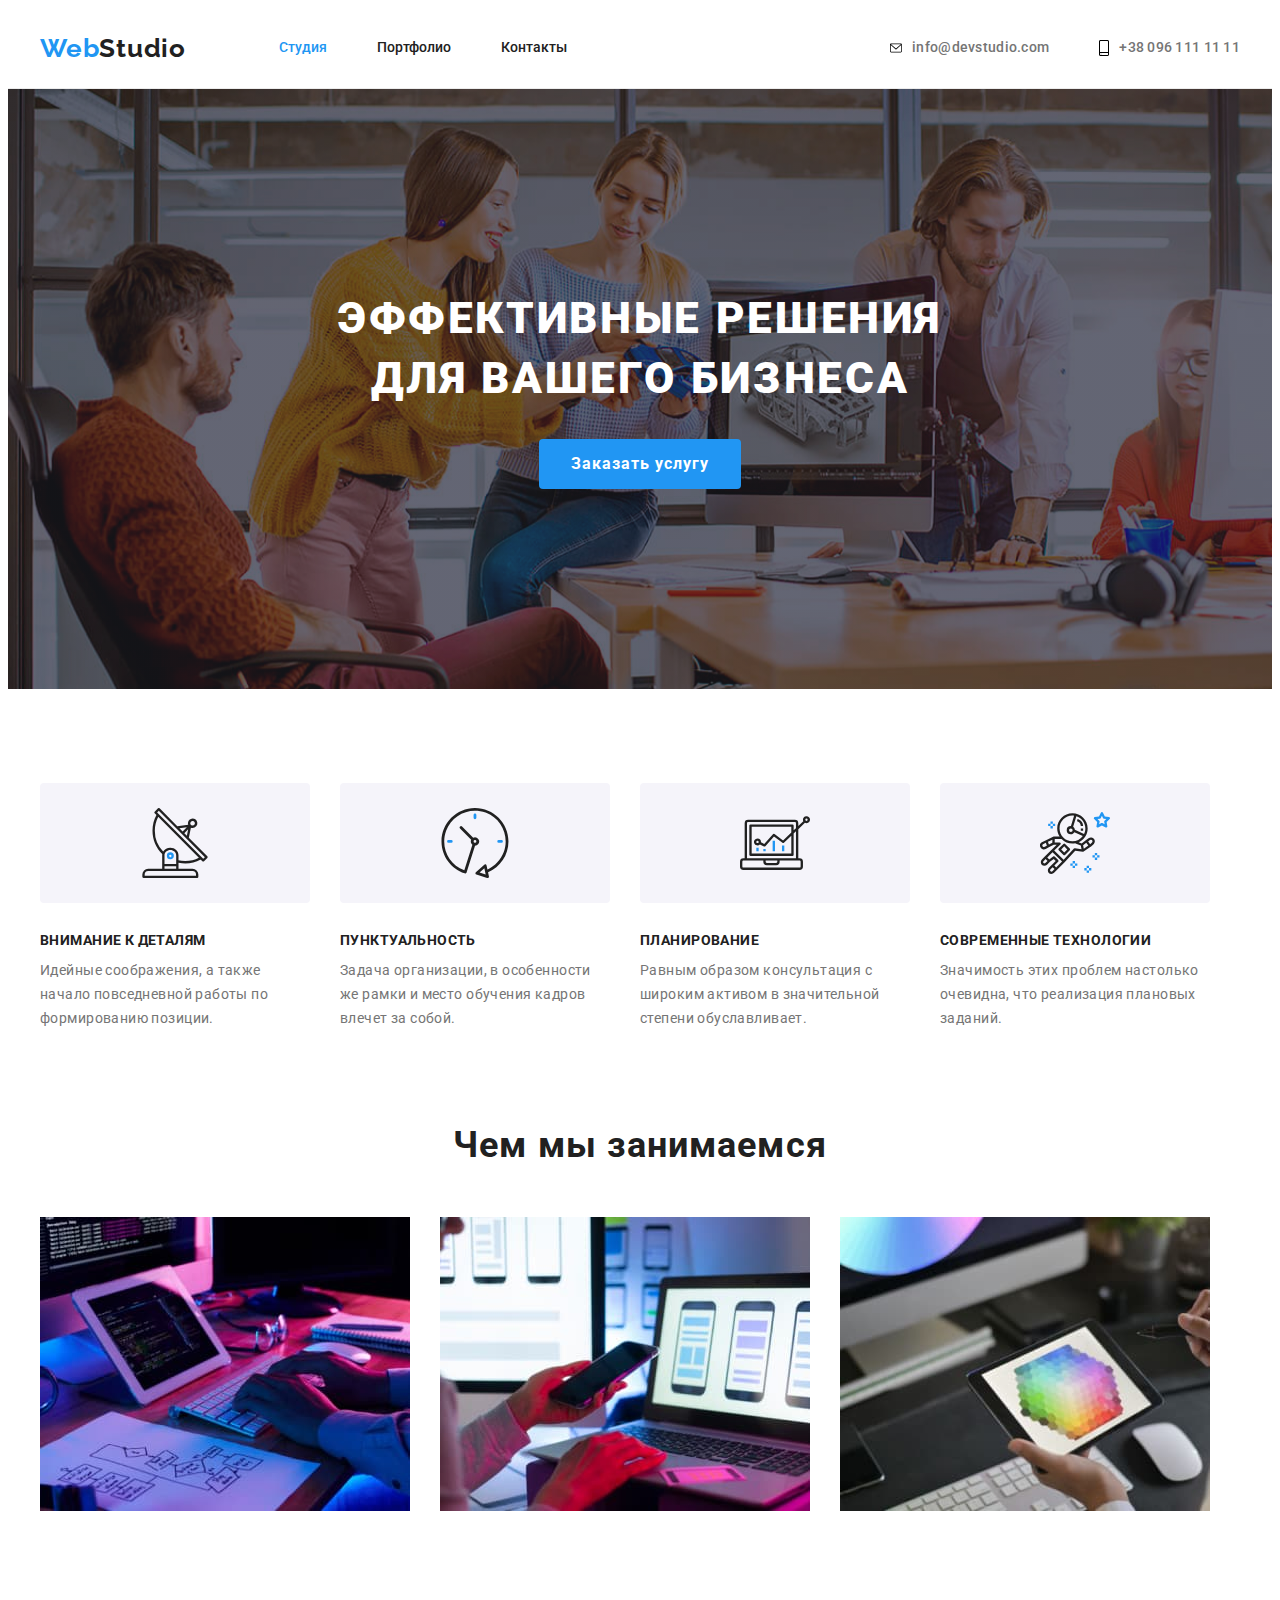
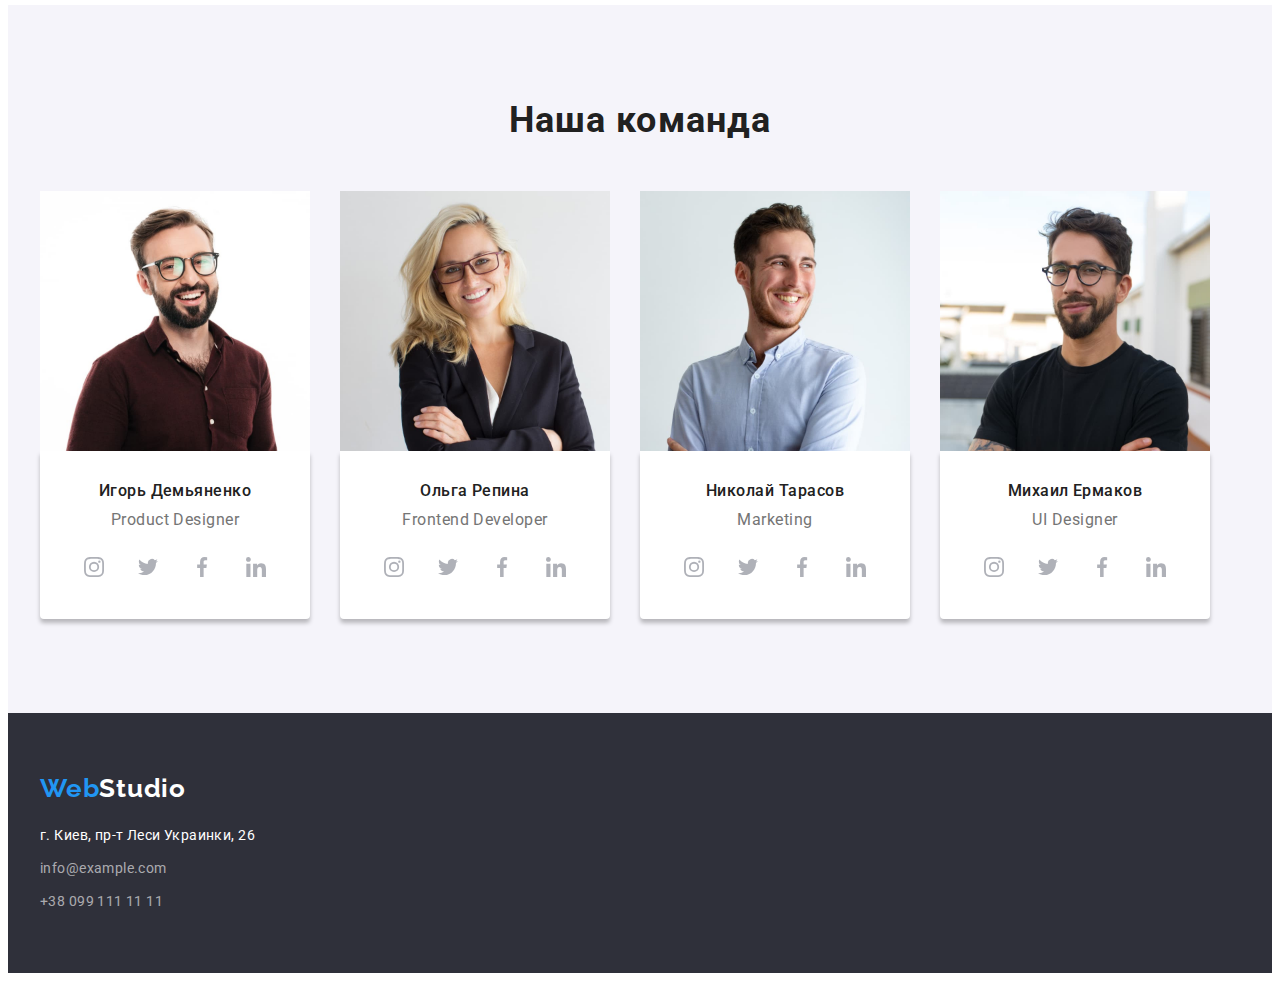
==== index.html @ 36fbffee "first comm" ====
<!DOCTYPE html>
<html lang="ru">
  <head>
    <meta charset="UTF-8" />
    <meta http-equiv="X-UA-Compatible" content="IE=edge" />
    <meta name="viewport" content="width=device-width, initial-scale=1.0" />

    <title>Portfolio</title>
    <link rel="preconnect" href="https://fonts.googleapis.com" />
    <link rel="preconnect" href="https://fonts.gstatic.com" crossorigin />
    <link
      href="https://fonts.googleapis.com/css2?family=Raleway:wght@700&family=Roboto:wght@400;500;700;900&display=swap"
      rel="stylesheet"
    />
    <link
      rel="stylesheet"
      href="https://cdnjs.cloudflare.com/ajax/libs/modern-normalize/1.1.0/modern-normalize.min.css"
      integrity="sha512-wpPYUAdjBVSE4KJnH1VR1HeZfpl1ub8YT/NKx4PuQ5NmX2tKuGu6U/JRp5y+Y8XG2tV+wKQpNHVUX03MfMFn9Q=="
      crossorigin="anonymous"
      referrerpolicy="no-referrer"
    />
    <link rel="stylesheet" href="./css/styles.css" />
  </head>
  <body>
    <header class="header">
      <div class="container header-container">
        <nav class="header-nav">
          <a href="/" class="header-logo">
            Web<span class="header-logo-logo">Studio</span>
          </a>
          <ul class="header-list">
            <li>
              <a href="./index.html" class="header-link current">Студия</a>
            </li>
            <li>
              <a href="./portfolio.html" class="header-link"> Портфолио</a>
            </li>
            <li><a href="" class="header-link">Контакты</a></li>
          </ul>
        </nav>
        <ul class="header-contacts">
          <li class="header-item">
            <a href="mailto:info@devstudio.com" class="contact mail">
              <svg class="mail-icon" width="16" height="10">
                <use
                  href="./images/symbol-defs-optym.svg#icon-envelope"
                ></use></svg
              >info@devstudio.com</a
            >
          </li>
          <li class="header-item">
            <a href="tel:+380961111111" class="contact tel">
              <svg class="tel-icon">
                <use
                  href="./images/symbol-defs-optym.svg#icon-smartphone"
                ></use>
              </svg>
              +38 096 111 11 11</a
            >
          </li>
        </ul>
      </div>
    </header>

    <!-- Блок Эффективные решения для вашего бизнеса-->
    <main>
      <section class="banner">
        <div class="container">
          <h1 class="banner-title">Эффективные решения для вашего бизнеса</h1>
          <button type="button" class="banner-btn">Заказать услугу</button>
        </div>
      </section>

      <!-- Наши преимущества-->
      <section class="section">
        <div class="container">
          <h2 class="visually-hidden">Наши преимущества</h2>
          <ul class="benefits-item">
            <li class="benefits-list">
              <div class="benefits-icon">
                <svg width="70" height="70">
                  <use href="./images/symbol-defs-optym.svg#icon-antenna"></use>
                </svg>
              </div>
              <h3 class="benefits-title">Внимание к деталям</h3>
              <p class="benefits-text">
                Идейные соображения, а также начало повседневной работы по
                формированию позиции.
              </p>
            </li>
            <li class="benefits-list">
              <div class="benefits-icon">
                <svg width="70" height="70">
                  <use href="./images/symbol-defs-optym.svg#icon-clock"></use>
                </svg>
              </div>
              <h3 class="benefits-title">Пунктуальность</h3>
              <p class="benefits-text">
                Задача организации, в особенности же рамки и место обучения
                кадров влечет за собой.
              </p>
            </li>
            <li class="benefits-list">
              <div class="benefits-icon">
                <svg width="70" height="70">
                  <use href="./images/symbol-defs-optym.svg#icon-diagram"></use>
                </svg>
              </div>
              <h3 class="benefits-title">Планирование</h3>
              <p class="benefits-text">
                Равным образом консультация с широким активом в значительной
                степени обуславливает.
              </p>
            </li>
            <li class="benefits-list">
              <div class="benefits-icon">
                <svg width="70" height="70">
                  <use
                    href="./images/symbol-defs-optym.svg#icon-astronaut"
                  ></use>
                </svg>
              </div>
              <h3 class="benefits-title">Современные технологии</h3>
              <p class="benefits-text">
                Значимость этих проблем настолько очевидна, что реализация
                плановых заданий.
              </p>
            </li>
          </ul>
        </div>
      </section>
      <section class="section biz">
        <div class="container">
          <h2 class="biz-title">Чем мы занимаемся</h2>
          <ul class="biz-item">
            <li class="biz-img">
              <img src="./images/img-1.jpg" width="370" alt="клавиатура" />
            </li>
            <li class="biz-img">
              <img src="./images/img-2.jpg" width="370" alt="телефон" />
            </li>
            <li class="biz-img">
              <img src="./images/img-3.jpg" width="370" alt="планшет" />
            </li>
          </ul>
        </div>
      </section>
      <section class="section team">
        <div class="container">
          <h2 class="team-title">Наша команда</h2>
          <ul class="team-item">
            <li class="team-img">
              <img
                src="./images/img-igor.jpg"
                width="270"
                alt="Игорь Демьяненко"
              />
              <div class="team-text">
                <h3 class="team-name">Игорь Демьяненко</h3>
                <p class="team-prof">Product Designer</p>
                <ul class="team-soc-list">
                  <li class="team-soc-item">
                    <a href="" class="team-soc-link">
                      <svg class="team-soc-icon" width="20" height="20">
                        <use
                          href="./images/symbol-defs-optym.svg#icon-instagram"
                        ></use>
                      </svg>
                    </a>
                  </li>
                  <li class="team-soc-item">
                    <a href="" class="team-soc-link">
                      <svg class="team-soc-icon" width="20" height="20">
                        <use
                          href="./images/symbol-defs-optym.svg#icon-twitter"
                        ></use></svg
                    ></a>
                  </li>
                  <li class="team-soc-item">
                    <a href="" class="team-soc-link">
                      <svg class="team-soc-icon" width="20" height="20">
                        <use
                          href="./images/symbol-defs-optym.svg#icon-facebook"
                        ></use>
                      </svg>
                    </a>
                  </li>
                  <li class="team-soc-item">
                    <a href="" class="team-soc-link">
                      <svg class="team-soc-icon" width="20" height="20">
                        <use
                          href="./images/symbol-defs-optym.svg#icon-linkedin"
                        ></use>
                      </svg>
                    </a>
                  </li>
                </ul>
              </div>
            </li>

            <li class="team-img">
              <img src="./images/img-olga.jpg" width="270" alt="Ольга Репина" />
              <div class="team-text">
                <h3 class="team-name">Ольга Репина</h3>
                <p class="team-prof">Frontend Developer</p>
                <ul class="team-soc-list">
                  <li class="team-soc-item">
                    <a href="" class="team-soc-link">
                      <svg class="team-soc-icon" width="20" height="20">
                        <use
                          href="./images/symbol-defs-optym.svg#icon-instagram"
                        ></use>
                      </svg>
                    </a>
                  </li>
                  <li class="team-soc-item">
                    <a href="" class="team-soc-link">
                      <svg class="team-soc-icon" width="20" height="20">
                        <use
                          href="./images/symbol-defs-optym.svg#icon-twitter"
                        ></use></svg
                    ></a>
                  </li>
                  <li class="team-soc-item">
                    <a href="" class="team-soc-link">
                      <svg class="team-soc-icon" width="20" height="20">
                        <use
                          href="./images/symbol-defs-optym.svg#icon-facebook"
                        ></use>
                      </svg>
                    </a>
                  </li>
                  <li class="team-soc-item">
                    <a href="" class="team-soc-link">
                      <svg class="team-soc-icon" width="20" height="20">
                        <use
                          href="./images/symbol-defs-optym.svg#icon-linkedin"
                        ></use>
                      </svg>
                    </a>
                  </li>
                </ul>
              </div>
            </li>
            <li class="team-img">
              <img
                src="./images/img-nik.jpg"
                width="270"
                alt="Николай Тарасов"
              />
              <div class="team-text">
                <h3 class="team-name">Николай Тарасов</h3>
                <p class="team-prof">Marketing</p>
                <ul class="team-soc-list">
                  <li class="team-soc-item">
                    <a href="" class="team-soc-link">
                      <svg class="team-soc-icon" width="20" height="20">
                        <use
                          href="./images/symbol-defs-optym.svg#icon-instagram"
                        ></use>
                      </svg>
                    </a>
                  </li>
                  <li class="team-soc-item">
                    <a href="" class="team-soc-link">
                      <svg class="team-soc-icon" width="20" height="20">
                        <use
                          href="./images/symbol-defs-optym.svg#icon-twitter"
                        ></use></svg
                    ></a>
                  </li>
                  <li class="team-soc-item">
                    <a href="" class="team-soc-link">
                      <svg class="team-soc-icon" width="20" height="20">
                        <use
                          href="./images/symbol-defs-optym.svg#icon-facebook"
                        ></use>
                      </svg>
                    </a>
                  </li>
                  <li class="team-soc-item">
                    <a href="" class="team-soc-link">
                      <svg class="team-soc-icon" width="20" height="20">
                        <use
                          href="./images/symbol-defs-optym.svg#icon-linkedin"
                        ></use>
                      </svg>
                    </a>
                  </li>
                </ul>
              </div>
            </li>
            <li class="team-img">
              <img
                src="./images/img-mih.jpg"
                width="270"
                alt="Михаил Ермаков"
              />
              <div class="team-text">
                <h3 class="team-name">Михаил Ермаков</h3>
                <p class="team-prof">UI Designer</p>
                <ul class="team-soc-list">
                  <li class="team-soc-item">
                    <a href="" class="team-soc-link">
                      <svg class="team-soc-icon" width="20" height="20">
                        <use
                          href="./images/symbol-defs-optym.svg#icon-instagram"
                        ></use>
                      </svg>
                    </a>
                  </li>
                  <li class="team-soc-item">
                    <a href="" class="team-soc-link">
                      <svg class="team-soc-icon" width="20" height="20">
                        <use
                          href="./images/symbol-defs-optym.svg#icon-twitter"
                        ></use></svg
                    ></a>
                  </li>
                  <li class="team-soc-item">
                    <a href="" class="team-soc-link">
                      <svg class="team-soc-icon" width="20" height="20">
                        <use
                          href="./images/symbol-defs-optym.svg#icon-facebook"
                        ></use>
                      </svg>
                    </a>
                  </li>
                  <li class="team-soc-item">
                    <a href="" class="team-soc-link">
                      <svg class="team-soc-icon" width="20" height="20">
                        <use
                          href="./images/symbol-defs-optym.svg#icon-linkedin"
                        ></use>
                      </svg>
                    </a>
                  </li>
                </ul>
              </div>
            </li>
          </ul>
        </div>
      </section>
    </main>
    <footer class="footer">
      <div class="container">
        <div class="footer-cont">
          <a href="/" class="footer-logo">
            <p>Web<span class="footer-logo-logo">Studio</span></p>
          </a>
          <address class="footer-address">
            <ul class="footer-list">
              <li class="footer-item">
                <a
                  href="https://goo.gl/maps/CMXkun6qxGQYR8TdA"
                  class="footer-item"
                  >г. Киев, пр-т Леси Украинки, 26</a
                >
              </li>
              <li class="footer-item">
                <a href="mailto:info@example.com" class="footer-mail"
                  >info@example.com</a
                >
              </li>
              <li class="footer-item">
                <a href="tel:+380991111111" class="footer-tel"
                  >+38 099 111 11 11</a
                >
              </li>
            </ul>
          </address>
        </div>
      </div>
    </footer>
  </body>
</html>
---- css/styles.css ----
:root {
  --header-color: #212121;
  --title-color: #212121;
  --text-color: #757575;
  --footer-first-color: #ffffff;
  --footer-second-color: rgba(255, 255, 255, 0.6);
  --btn-color: #212121;
  --accent-color: #2196f3;
  --banner-color: #ffffff;
}
body {
  font-family: "Roboto", sans-serif;
}
ul {
  margin: 0;
  padding: 0;
  list-style: none;
}
p,
h1,
h2,
h3,
h4,
h5,
h6 {
  margin: 0;
}

button {
  cursor: pointer;
}
img {
  display: block;
  max-width: 100%;
  height: auto;
}
/*---------------Header---------------*/
.container {
  width: 1200px;
  padding-left: 15px;
  padding-right: 15px;
  margin-left: auto;
  margin-right: auto;
}
.section {
  padding-top: 94px;
  padding-bottom: 94px;
}
.header {
  border-bottom: 1px solid #ececec;
}
.header-container {
  display: flex;
  align-items: center;
}
.header-nav {
  display: flex;
  align-items: center;
}
.header-logo {
  font-family: "Raleway";
  font-weight: 700;
  font-size: 26px;
  line-height: 1.19;
  letter-spacing: 0.03em;
  text-decoration: none;
  margin-right: 93px;
  color: var(--accent-color);
}
.header-logo-logo {
  color: var(--header-color);
}
.header-logo:hover,
.header-logo:focus {
  color: var(--accent-color);
}
.header-logo-link {
  color: var(--accent-color);
}

.header-list {
  display: flex;
  align-items: center;
  margin-left: auto;
}

.header-list li {
  margin-right: 50px;
}
.header-list li:last-child {
  margin-right: 0px;
}

.header-link {
  display: block;
  font-weight: 500;
  font-size: 14px;
  line-height: 1.14;
  padding: 32px 0px;
  color: var(--header-color);
}
.header-link {
  text-decoration: none;
}
.header-link:hover,
.header-link:focus {
  color: #2196f3;
}
.current {
  color: var(--accent-color);
}
.contact {
  font-weight: 500;
  font-size: 14px;
  line-height: 1.14;
  letter-spacing: 0.02em;
  color: #757575;
  text-decoration: none;
}

.header-contacts {
  display: flex;
  margin-left: auto;
}
.header-contacts .header-item + .header-item {
  margin-left: 50px;
}
.contact.mail {
  display: flex;
}
.mail-icon {
  height: 16px;
  width: 12px;
  margin-right: 10px;
}
.contact.mail:hover,
.contact.mail:focus {
  color: #2196f3;
}
.mail-icon:hover,
.mail-icon:focus {
  background-color: var(--accent-color);
}
.mail-icon:hover .mail-icon:hover {
  fill: #ffffff;
}

.contact.tel {
  display: flex;
}
.contact.tel:hover,
.contact.tel:focus {
  color: var(--accent-color);
}
.tel-icon {
  height: 16px;
  width: 10px;
  margin-right: 10px;
}

/*-----------------PAGE1--------------*/
/*-----------------Banner--------------*/

.banner {
  padding-top: 200px;
  padding-bottom: 200px;
  margin-left: auto;
  margin-right: auto;
  max-width: 1600px;
  background-color: #2f303a;
  background-image: linear-gradient(
      rgba(47, 48, 58, 0.4),
      rgba(47, 48, 58, 0.4)
    ),
    url(../images/banner.png);
  background-repeat: no-repeat;
  background-size: cover;
}

.banner-title {
  width: 696px;
  font-weight: 900;
  font-size: 44px;
  line-height: 1.36;
  text-align: center;
  letter-spacing: 0.06em;
  text-transform: uppercase;
  margin-left: auto;
  margin-right: auto;
  color: var(--banner-color);
}

.banner-btn {
  display: block;
  align-items: center;
  margin-right: auto;
  margin-left: auto;
  margin-top: 30px;
  font-family: inherit;
  border-radius: 4px;
  border: none;
  background-color: var(--accent-color);
  font-weight: 700;
  font-size: 16px;
  line-height: 1.88;
  padding: 10px 32px;
  width: max-content;
  text-align: center;
  letter-spacing: 0.06em;
  cursor: pointer;

  color: var(--banner-color);
}
/*-----------------Benefits--------------*/
.visually-hidden {
  position: absolute;
  width: 1px;
  height: 1px;
  margin: -1px;
  border: 0;
  padding: 0;
  white-space: nowrap;
  clip-path: inset(100%);
  clip: rect(0 0 0 0);
  overflow: hidden;
}

.benefits-item {
  display: flex;
}
.benefits-list {
  width: 270px;
  margin-right: 30px;
}
.benefits-icon {
  display: flex;
  justify-content: center;
  align-items: center;
  width: 270px;
  height: 120px;
  border-radius: 4px;
  margin-bottom: 30px;
  background-color: #f5f4fa;
}
.benefits-item :last-child {
  margin-right: 0px;
}
.benefits-title {
  font-weight: 700;
  font-size: 14px;
  line-height: 1.14;
  letter-spacing: 0.03em;
  text-transform: uppercase;
  margin-bottom: 10px;
  color: var(--title-color);
}
.benefits-text {
  font-size: 14px;
  line-height: 1.71;
  letter-spacing: 0.03em;

  color: var(--text-color);
}
/*-----------------BIZ--------------*/
.section.biz {
  padding-top: 0px;
}
.biz-title {
  font-weight: 700;
  font-size: 36px;
  line-height: 1.17;
  text-align: center;
  letter-spacing: 0.03em;
  margin-bottom: 50px;

  color: var(--title-color);
}

.biz-item {
  display: flex;

  margin-bottom: 0px;
  margin-top: 0px;
  padding-left: 0px;
}

.biz-img {
  flex-basis: calc((100%-60px) / 3);
}

.biz-img:not(:last-child) {
  margin-right: 30px;
}
/*-----------------TEAM--------------*/
.team {
  background-color: #f5f4fa;
}

.team-title {
  font-weight: 700;
  font-size: 36px;
  line-height: 1.17;
  text-align: center;
  letter-spacing: 0.03em;
  margin-bottom: 50px;
  color: var(--title-color);
}
.team-item {
  display: flex;
}
.team-item :last-child {
  margin-right: 0px;
}

.team-img {
  margin-right: 30px;
  border-radius: 4px;
}
.team-text {
  background-color: #ffffff;
  padding: 30px 0px;
  border-radius: 0px 0px 4px 4px;
  box-shadow: 0px 4px 4px 0px rgba(0 0 0 / 25%);
  /* box-shadow: 0px 1px 3px rgb(0 0 0 / 12%), 0px 1px 1px rgb(0 0 0 / 14%),
    0px 2px 1px rgb(0 0 0 / 20%); */
}
.team-name {
  font-weight: 500;
  font-size: 16px;
  line-height: 1.19;
  text-align: center;
  letter-spacing: 0.03em;
  margin-bottom: 10px;
  color: var(--title-color);
}
.team-prof {
  font-weight: 400;
  font-size: 16px;
  line-height: 1.19;
  text-align: center;
  margin-bottom: 16px;
  letter-spacing: 0.03em;
  color: var(--text-color);
}
.team-soc-list {
  display: flex;
  justify-content: center;
}
.team-soc-item {
  margin-right: 10px;
}
.team-soc-link {
  height: 44px;
  width: 44px;

  border-radius: 50%;
  display: flex;
  justify-content: center;
  align-items: center;
}
.team-soc-link:hover,
.team-soc-link:focus {
  background-color: var(--accent-color);
}
.team-soc-link:hover .team-soc-icon {
  fill: #ffffff;
}
.team-soc-link:fosus .team-soc-icon {
  fill: #ffffff;
}
.team-soc-icon {
  fill: #afb1b8;
}

/*------------------FOOTER-------------------*/

.footer {
  background-color: #2f303a;
  padding-top: 60px;
  padding-bottom: 60px;
}

.footer-logo {
  font-family: "Raleway";
  font-style: normal;
  font-weight: 700;
  font-size: 26px;
  line-height: 1.19;
  letter-spacing: 0.03em;
  margin-bottom: 20px;
  color: #2196f3;
}
.footer-logo-logo {
  color: #ffffff;
}
.footer-logo {
  text-decoration: none;
}
.footer-address {
  margin-top: 20px;
}
/* .footer-list {
  margin-top: 20px;
} */
.footer-item {
  font-style: normal;
  font-size: 14px;
  line-height: 1.71;
  letter-spacing: 0.03em;
  margin-bottom: 9px;
  color: var(--footer-first-color);
  text-decoration: none;
}
.footer-list li:last-child {
  margin-bottom: 0px;
}
.footer-item:hover,
.footer-item:focus {
  color: var(--accent-color);
}
.footer-mail {
  font-style: normal;
  font-size: 14px;
  line-height: 1.71;
  letter-spacing: 0.03em;
  padding-top: 9px;
  color: var(--footer-second-color);
  text-decoration: none;
}
.footer-mail:hover,
.footer-mail:focus {
  color: var(--accent-color);
}

.footer-tel {
  font-style: normal;
  font-size: 14px;
  line-height: 1.71;
  letter-spacing: 0.03em;
  padding-top: 9px;

  color: var(--footer-second-color);
  text-decoration: none;
}
.footer-tel:hover,
.footer-tel:focus {
  color: var(--accent-color);
}

.footer-list.link {
  text-decoration: none;
}

/*-----------------PAGE2--------------*/
/*-----------------HERO--------------*/
/*-----------------HERO FILTERS------*/

.filters {
  display: flex;
  justify-content: center;
}

.filters {
  font-weight: 500;
  font-size: 16px;
  line-height: 1.62;
  text-align: center;
  letter-spacing: 0.03em;
  margin-right: auto;
  margin-bottom: 50px;
  color: #212121;
}
.flt-btn {
  display: block;
  align-items: center;
  margin: 0px 8px 0px 0px;
}
.filters li:last-child {
  margin-right: 0px;
}
.filters-btn {
  font-family: inherit;
  font-weight: 500;
  font-size: 16px;
  line-height: 1.62;
  text-align: center;
  letter-spacing: 0.03em;
  cursor: pointer;
  border-radius: 4px;
  border: none;
  padding: 6px 22px;
  width: max-content;
  background-color: #f5f4fa;
}
.filters-btn:not(:last-child) {
  margin-left: 8px;
}
.filters-btn:hover,
.filters-btn:focus {
  background-color: var(--accent-color);
  color: var(--footer-first-color);
}
.image-list {
  display: flex;
  flex-wrap: wrap;
}
.image-list li:nth-child(n + 7) {
  margin-bottom: 2px;
}
.projects-img {
  margin-right: 30px;
  margin-bottom: 30px;
}
.projects-img:nth-child(3n) {
  margin-right: 0px;
}
/*-----------------MAIN------------------*/
.projects-text {
  padding: 20px 24px;
  border-right: 1px solid #eeeeee;
  border-bottom: 1px solid #eeeeee;
  border-left: 1px solid #eeeeee;
}
.text-item {
  font-weight: 700;
  font-size: 18px;
  line-height: 2;
  letter-spacing: 0.06em;
  /* margin-top: 20px; */
  margin-bottom: 4px;
  color: var(--title-color);
}
.text-item-desk {
  font-size: 16px;
  line-height: 1.88;
  letter-spacing: 0.03em;
  color: var(--text-color);
}
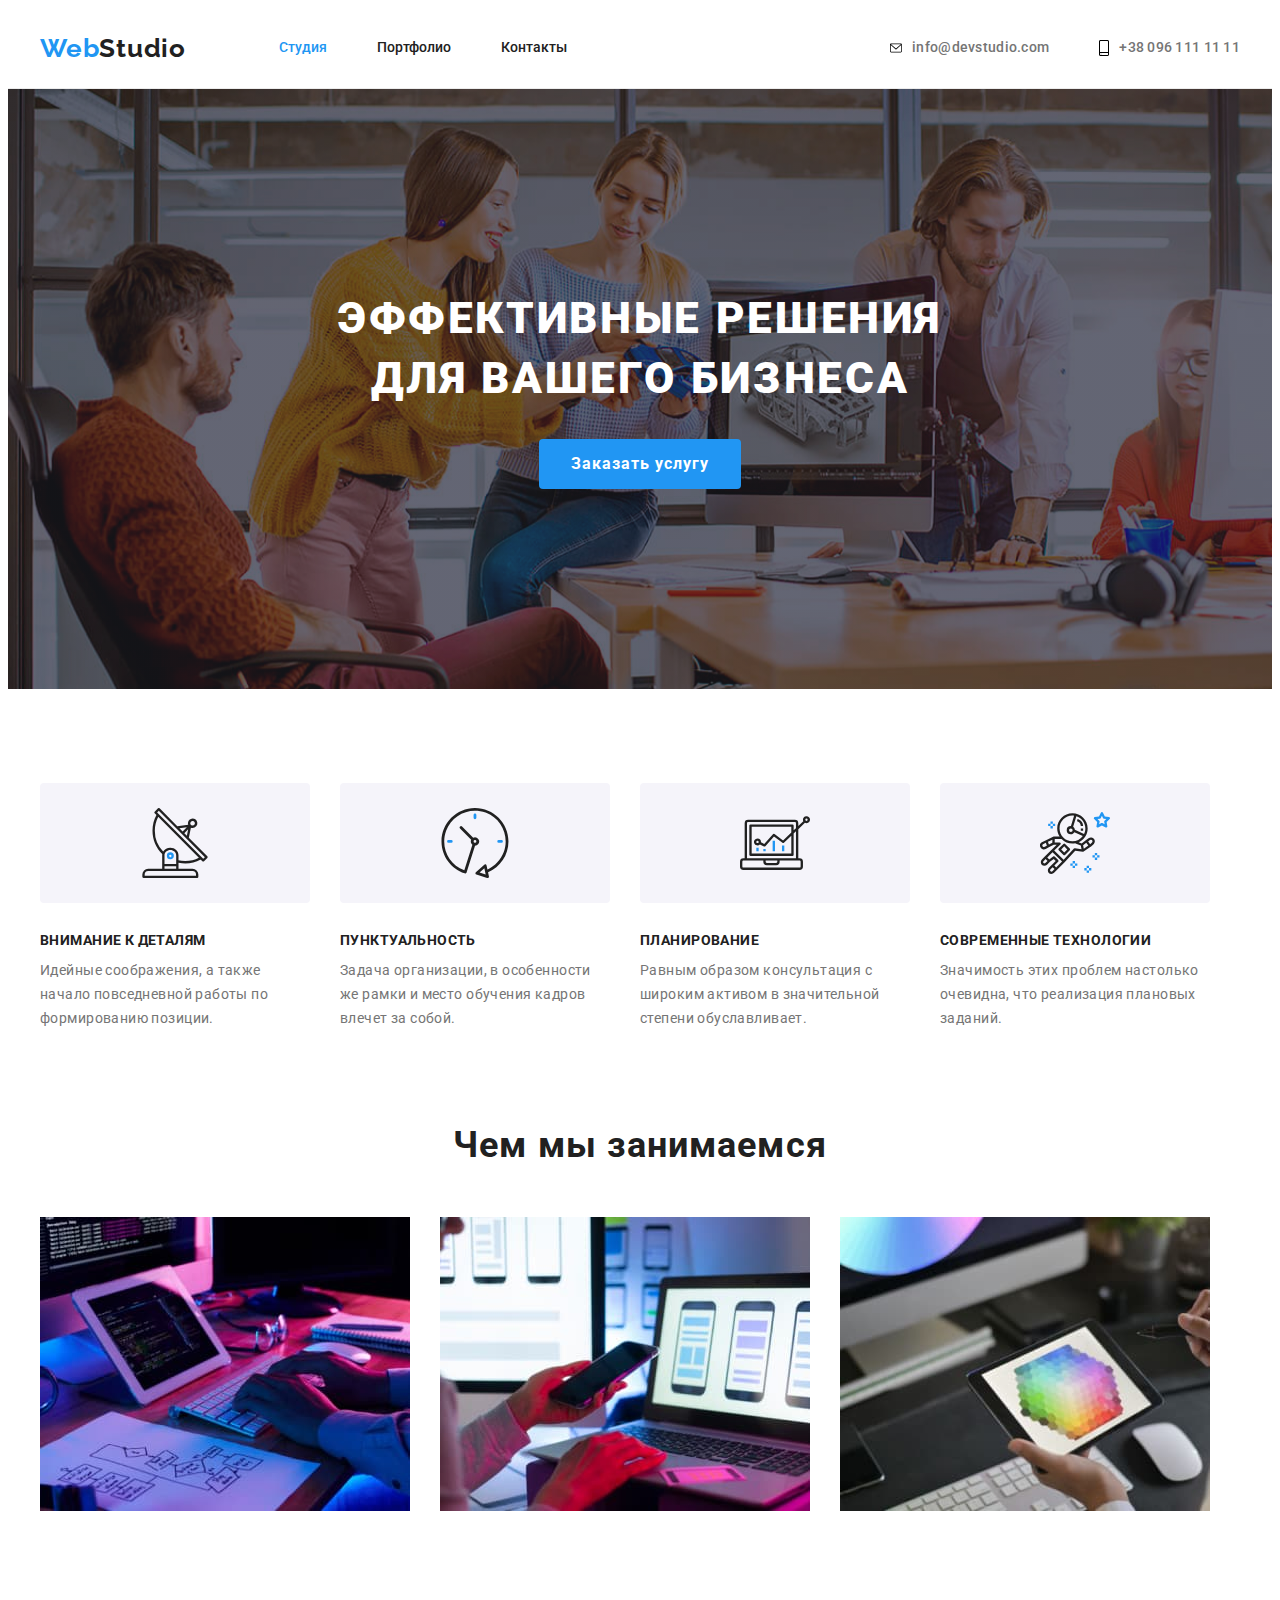
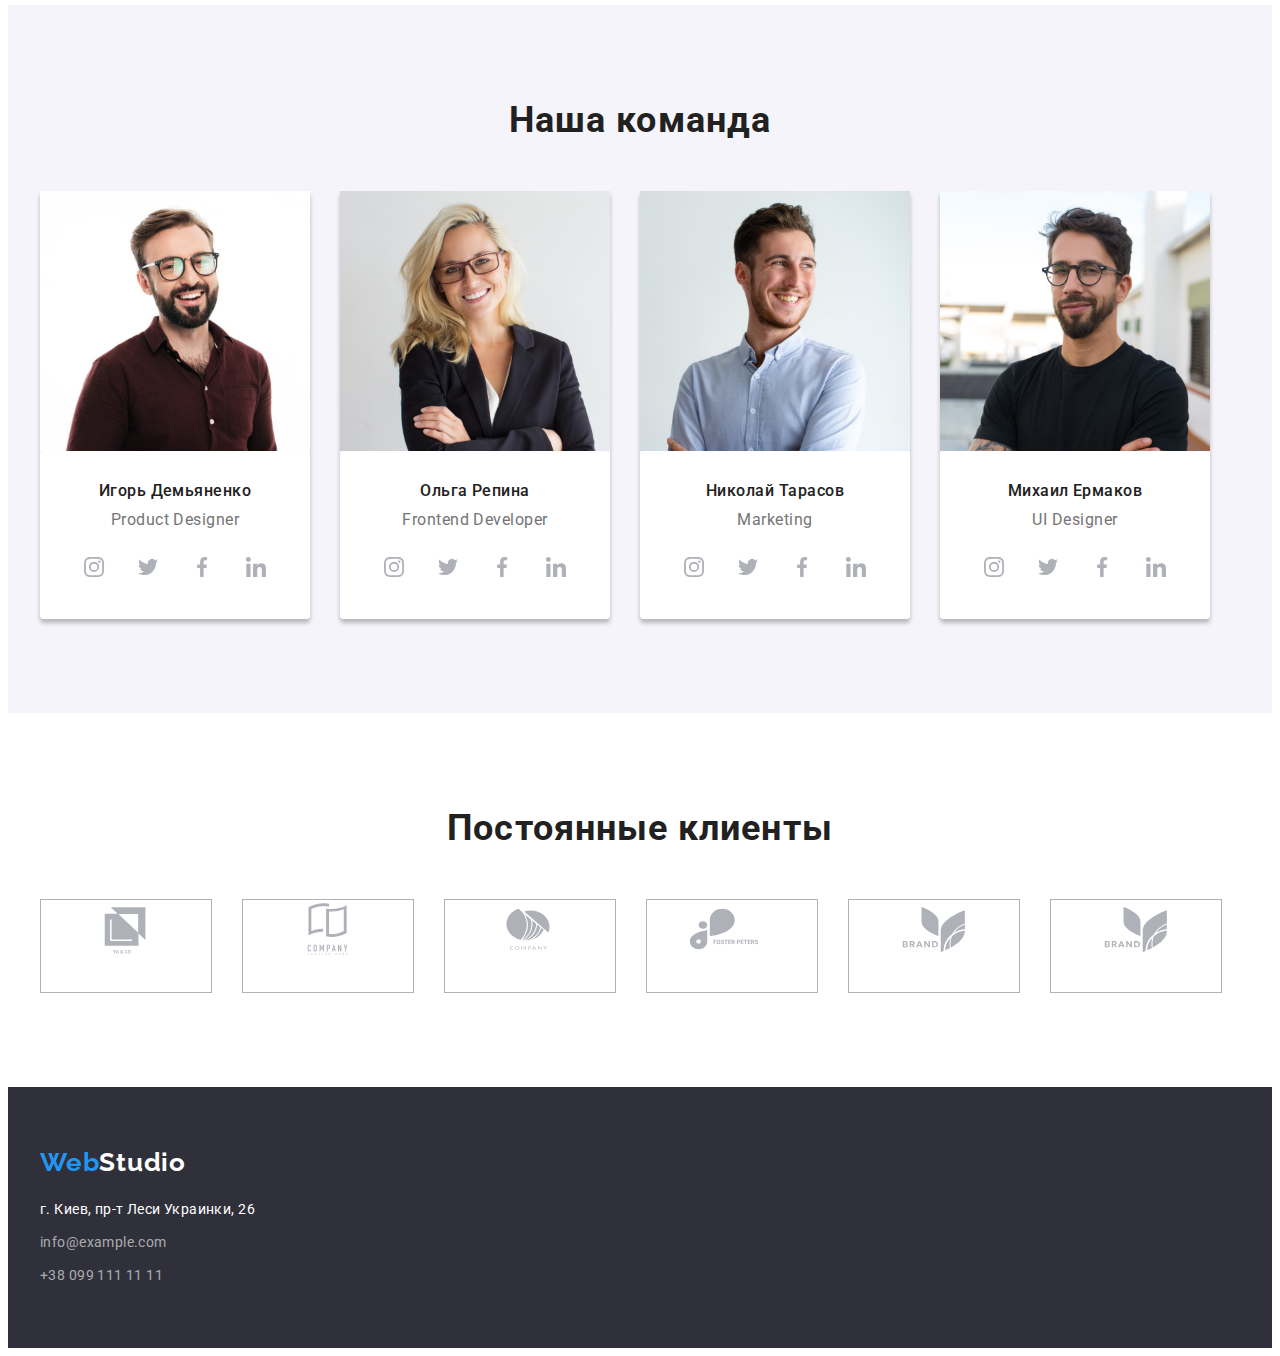
==== commit 2b7a8d48: "second" ====
--- a/index.html
+++ b/index.html
@@ -150,193 +150,267 @@
           <h2 class="team-title">Наша команда</h2>
           <ul class="team-item">
             <li class="team-img">
-              <img
-                src="./images/img-igor.jpg"
-                width="270"
-                alt="Игорь Демьяненко"
-              />
               <div class="team-text">
-                <h3 class="team-name">Игорь Демьяненко</h3>
-                <p class="team-prof">Product Designer</p>
-                <ul class="team-soc-list">
-                  <li class="team-soc-item">
-                    <a href="" class="team-soc-link">
-                      <svg class="team-soc-icon" width="20" height="20">
-                        <use
-                          href="./images/symbol-defs-optym.svg#icon-instagram"
-                        ></use>
-                      </svg>
-                    </a>
-                  </li>
-                  <li class="team-soc-item">
-                    <a href="" class="team-soc-link">
-                      <svg class="team-soc-icon" width="20" height="20">
-                        <use
-                          href="./images/symbol-defs-optym.svg#icon-twitter"
-                        ></use></svg
-                    ></a>
-                  </li>
-                  <li class="team-soc-item">
-                    <a href="" class="team-soc-link">
-                      <svg class="team-soc-icon" width="20" height="20">
-                        <use
-                          href="./images/symbol-defs-optym.svg#icon-facebook"
-                        ></use>
-                      </svg>
-                    </a>
-                  </li>
-                  <li class="team-soc-item">
-                    <a href="" class="team-soc-link">
-                      <svg class="team-soc-icon" width="20" height="20">
-                        <use
-                          href="./images/symbol-defs-optym.svg#icon-linkedin"
-                        ></use>
-                      </svg>
-                    </a>
-                  </li>
-                </ul>
+                <img
+                  src="./images/img-igor.jpg"
+                  width="270"
+                  alt="Игорь Демьяненко"
+                />
+                <div class="team-inside">
+                  <h3 class="team-name">Игорь Демьяненко</h3>
+                  <p class="team-prof">Product Designer</p>
+                  <ul class="team-soc-list">
+                    <li class="team-soc-item">
+                      <a href="" class="team-soc-link">
+                        <svg class="team-soc-icon" width="20" height="20">
+                          <use
+                            href="./images/symbol-defs-optym.svg#icon-instagram"
+                          ></use>
+                        </svg>
+                      </a>
+                    </li>
+                    <li class="team-soc-item">
+                      <a href="" class="team-soc-link">
+                        <svg class="team-soc-icon" width="20" height="20">
+                          <use
+                            href="./images/symbol-defs-optym.svg#icon-twitter"
+                          ></use></svg
+                      ></a>
+                    </li>
+                    <li class="team-soc-item">
+                      <a href="" class="team-soc-link">
+                        <svg class="team-soc-icon" width="20" height="20">
+                          <use
+                            href="./images/symbol-defs-optym.svg#icon-facebook"
+                          ></use>
+                        </svg>
+                      </a>
+                    </li>
+                    <li class="team-soc-item">
+                      <a href="" class="team-soc-link">
+                        <svg class="team-soc-icon" width="20" height="20">
+                          <use
+                            href="./images/symbol-defs-optym.svg#icon-linkedin"
+                          ></use>
+                        </svg>
+                      </a>
+                    </li>
+                  </ul>
+                </div>
               </div>
             </li>
 
             <li class="team-img">
-              <img src="./images/img-olga.jpg" width="270" alt="Ольга Репина" />
               <div class="team-text">
-                <h3 class="team-name">Ольга Репина</h3>
-                <p class="team-prof">Frontend Developer</p>
-                <ul class="team-soc-list">
-                  <li class="team-soc-item">
-                    <a href="" class="team-soc-link">
-                      <svg class="team-soc-icon" width="20" height="20">
-                        <use
-                          href="./images/symbol-defs-optym.svg#icon-instagram"
-                        ></use>
-                      </svg>
-                    </a>
-                  </li>
-                  <li class="team-soc-item">
-                    <a href="" class="team-soc-link">
-                      <svg class="team-soc-icon" width="20" height="20">
-                        <use
-                          href="./images/symbol-defs-optym.svg#icon-twitter"
-                        ></use></svg
-                    ></a>
-                  </li>
-                  <li class="team-soc-item">
-                    <a href="" class="team-soc-link">
-                      <svg class="team-soc-icon" width="20" height="20">
-                        <use
-                          href="./images/symbol-defs-optym.svg#icon-facebook"
-                        ></use>
-                      </svg>
-                    </a>
-                  </li>
-                  <li class="team-soc-item">
-                    <a href="" class="team-soc-link">
-                      <svg class="team-soc-icon" width="20" height="20">
-                        <use
-                          href="./images/symbol-defs-optym.svg#icon-linkedin"
-                        ></use>
-                      </svg>
-                    </a>
-                  </li>
-                </ul>
+                <img
+                  src="./images/img-olga.jpg"
+                  width="270"
+                  alt="Ольга Репина"
+                />
+                <div class="team-inside">
+                  <h3 class="team-name">Ольга Репина</h3>
+                  <p class="team-prof">Frontend Developer</p>
+                  <ul class="team-soc-list">
+                    <li class="team-soc-item">
+                      <a href="" class="team-soc-link">
+                        <svg class="team-soc-icon" width="20" height="20">
+                          <use
+                            href="./images/symbol-defs-optym.svg#icon-instagram"
+                          ></use>
+                        </svg>
+                      </a>
+                    </li>
+                    <li class="team-soc-item">
+                      <a href="" class="team-soc-link">
+                        <svg class="team-soc-icon" width="20" height="20">
+                          <use
+                            href="./images/symbol-defs-optym.svg#icon-twitter"
+                          ></use></svg
+                      ></a>
+                    </li>
+                    <li class="team-soc-item">
+                      <a href="" class="team-soc-link">
+                        <svg class="team-soc-icon" width="20" height="20">
+                          <use
+                            href="./images/symbol-defs-optym.svg#icon-facebook"
+                          ></use>
+                        </svg>
+                      </a>
+                    </li>
+                    <li class="team-soc-item">
+                      <a href="" class="team-soc-link">
+                        <svg class="team-soc-icon" width="20" height="20">
+                          <use
+                            href="./images/symbol-defs-optym.svg#icon-linkedin"
+                          ></use>
+                        </svg>
+                      </a>
+                    </li>
+                  </ul>
+                </div>
               </div>
             </li>
             <li class="team-img">
-              <img
-                src="./images/img-nik.jpg"
-                width="270"
-                alt="Николай Тарасов"
-              />
               <div class="team-text">
-                <h3 class="team-name">Николай Тарасов</h3>
-                <p class="team-prof">Marketing</p>
-                <ul class="team-soc-list">
-                  <li class="team-soc-item">
-                    <a href="" class="team-soc-link">
-                      <svg class="team-soc-icon" width="20" height="20">
-                        <use
-                          href="./images/symbol-defs-optym.svg#icon-instagram"
-                        ></use>
-                      </svg>
-                    </a>
-                  </li>
-                  <li class="team-soc-item">
-                    <a href="" class="team-soc-link">
-                      <svg class="team-soc-icon" width="20" height="20">
-                        <use
-                          href="./images/symbol-defs-optym.svg#icon-twitter"
-                        ></use></svg
-                    ></a>
-                  </li>
-                  <li class="team-soc-item">
-                    <a href="" class="team-soc-link">
-                      <svg class="team-soc-icon" width="20" height="20">
-                        <use
-                          href="./images/symbol-defs-optym.svg#icon-facebook"
-                        ></use>
-                      </svg>
-                    </a>
-                  </li>
-                  <li class="team-soc-item">
-                    <a href="" class="team-soc-link">
-                      <svg class="team-soc-icon" width="20" height="20">
-                        <use
-                          href="./images/symbol-defs-optym.svg#icon-linkedin"
-                        ></use>
-                      </svg>
-                    </a>
-                  </li>
-                </ul>
+                <img
+                  src="./images/img-nik.jpg"
+                  width="270"
+                  alt="Николай Тарасов"
+                />
+                <div class="team-inside">
+                  <h3 class="team-name">Николай Тарасов</h3>
+                  <p class="team-prof">Marketing</p>
+                  <ul class="team-soc-list">
+                    <li class="team-soc-item">
+                      <a href="" class="team-soc-link">
+                        <svg class="team-soc-icon" width="20" height="20">
+                          <use
+                            href="./images/symbol-defs-optym.svg#icon-instagram"
+                          ></use>
+                        </svg>
+                      </a>
+                    </li>
+                    <li class="team-soc-item">
+                      <a href="" class="team-soc-link">
+                        <svg class="team-soc-icon" width="20" height="20">
+                          <use
+                            href="./images/symbol-defs-optym.svg#icon-twitter"
+                          ></use></svg
+                      ></a>
+                    </li>
+                    <li class="team-soc-item">
+                      <a href="" class="team-soc-link">
+                        <svg class="team-soc-icon" width="20" height="20">
+                          <use
+                            href="./images/symbol-defs-optym.svg#icon-facebook"
+                          ></use>
+                        </svg>
+                      </a>
+                    </li>
+                    <li class="team-soc-item">
+                      <a href="" class="team-soc-link">
+                        <svg class="team-soc-icon" width="20" height="20">
+                          <use
+                            href="./images/symbol-defs-optym.svg#icon-linkedin"
+                          ></use>
+                        </svg>
+                      </a>
+                    </li>
+                  </ul>
+                </div>
               </div>
             </li>
             <li class="team-img">
-              <img
-                src="./images/img-mih.jpg"
-                width="270"
-                alt="Михаил Ермаков"
-              />
               <div class="team-text">
-                <h3 class="team-name">Михаил Ермаков</h3>
-                <p class="team-prof">UI Designer</p>
-                <ul class="team-soc-list">
-                  <li class="team-soc-item">
-                    <a href="" class="team-soc-link">
-                      <svg class="team-soc-icon" width="20" height="20">
-                        <use
-                          href="./images/symbol-defs-optym.svg#icon-instagram"
-                        ></use>
-                      </svg>
-                    </a>
-                  </li>
-                  <li class="team-soc-item">
-                    <a href="" class="team-soc-link">
-                      <svg class="team-soc-icon" width="20" height="20">
-                        <use
-                          href="./images/symbol-defs-optym.svg#icon-twitter"
-                        ></use></svg
-                    ></a>
-                  </li>
-                  <li class="team-soc-item">
-                    <a href="" class="team-soc-link">
-                      <svg class="team-soc-icon" width="20" height="20">
-                        <use
-                          href="./images/symbol-defs-optym.svg#icon-facebook"
-                        ></use>
-                      </svg>
-                    </a>
-                  </li>
-                  <li class="team-soc-item">
-                    <a href="" class="team-soc-link">
-                      <svg class="team-soc-icon" width="20" height="20">
-                        <use
-                          href="./images/symbol-defs-optym.svg#icon-linkedin"
-                        ></use>
-                      </svg>
-                    </a>
-                  </li>
-                </ul>
-              </div>
+                <img
+                  src="./images/img-mih.jpg"
+                  width="270"
+                  alt="Михаил Ермаков"
+                />
+                <div class="team-inside">
+                  <h3 class="team-name">Михаил Ермаков</h3>
+                  <p class="team-prof">UI Designer</p>
+                  <ul class="team-soc-list">
+                    <li class="team-soc-item">
+                      <a href="" class="team-soc-link">
+                        <svg class="team-soc-icon" width="20" height="20">
+                          <use
+                            href="./images/symbol-defs-optym.svg#icon-instagram"
+                          ></use>
+                        </svg>
+                      </a>
+                    </li>
+                    <li class="team-soc-item">
+                      <a href="" class="team-soc-link">
+                        <svg class="team-soc-icon" width="20" height="20">
+                          <use
+                            href="./images/symbol-defs-optym.svg#icon-twitter"
+                          ></use></svg
+                      ></a>
+                    </li>
+                    <li class="team-soc-item">
+                      <a href="" class="team-soc-link">
+                        <svg class="team-soc-icon" width="20" height="20">
+                          <use
+                            href="./images/symbol-defs-optym.svg#icon-facebook"
+                          ></use>
+                        </svg>
+                      </a>
+                    </li>
+                    <li class="team-soc-item">
+                      <a href="" class="team-soc-link">
+                        <svg class="team-soc-icon" width="20" height="20">
+                          <use
+                            href="./images/symbol-defs-optym.svg#icon-linkedin"
+                          ></use>
+                        </svg>
+                      </a>
+                    </li>
+                  </ul>
+                </div>
+              </div>
+            </li>
+          </ul>
+        </div>
+      </section>
+      <!-- --------------Постоянные клиенты------------------ -->
+      <section class="section">
+        <div class="container">
+          <h2 class="clients">Постоянные клиенты</h2>
+          <ul class="clients-logo-list">
+            <li class="clients-icon-elements">
+              <a href="" class="icon-link">
+                <svg class="clients-icon-item" width="106" height="60">
+                  <use
+                    href="./images/symbol-defs-optym.svg#icon-Logo-five"
+                  ></use>
+                </svg>
+              </a>
+            </li>
+            <li class="clients-icon-elements">
+              <a href="" class="icon-link">
+                <svg class="clients-icon-item" width="106" height="60">
+                  <use
+                    href="./images/symbol-defs-optym.svg#icon-Logo-one"
+                  ></use>
+                </svg>
+              </a>
+            </li>
+            <li class="clients-icon-elements">
+              <a href="" class="icon-link">
+                <svg class="clients-icon-item" width="106" height="60">
+                  <use
+                    href="./images/symbol-defs-optym.svg#icon-Logo-two"
+                  ></use>
+                </svg>
+              </a>
+            </li>
+            <li class="clients-icon-elements">
+              <a href="" class="icon-link">
+                <svg class="clients-icon-item" width="106" height="60">
+                  <use
+                    href="./images/symbol-defs-optym.svg#icon-Logo-three"
+                  ></use>
+                </svg>
+              </a>
+            </li>
+            <li class="clients-icon-elements">
+              <a href="" class="icon-link">
+                <svg class="clients-icon-item" width="106" height="60">
+                  <use
+                    href="./images/symbol-defs-optym.svg#icon-Logo-four"
+                  ></use>
+                </svg>
+              </a>
+            </li>
+            <li class="clients-icon-elements">
+              <a href="" class="icon-link">
+                <svg class="clients-icon-item" width="106" height="60">
+                  <use
+                    href="./images/symbol-defs-optym.svg#icon-Logo-four"
+                  ></use>
+                </svg>
+              </a>
             </li>
           </ul>
         </div>
--- a/css/styles.css
+++ b/css/styles.css
@@ -317,12 +317,13 @@
   border-radius: 4px;
 }
 .team-text {
+  border-radius: 0px 0px 4px 4px;
+  box-shadow: 0px 4px 4px 0px rgba(0 0 0 / 25%);
+}
+.team-inside {
   background-color: #ffffff;
   padding: 30px 0px;
-  border-radius: 0px 0px 4px 4px;
-  box-shadow: 0px 4px 4px 0px rgba(0 0 0 / 25%);
-  /* box-shadow: 0px 1px 3px rgb(0 0 0 / 12%), 0px 1px 1px rgb(0 0 0 / 14%),
-    0px 2px 1px rgb(0 0 0 / 20%); */
+  border-radius: 4px;
 }
 .team-name {
   font-weight: 500;
@@ -372,6 +373,37 @@
   fill: #afb1b8;
 }
 
+/*------------------CLIENTS-------------------*/
+.clients {
+  font-weight: 700;
+  font-size: 36px;
+  line-height: 1.17;
+  text-align: center;
+  letter-spacing: 0.03em;
+  margin-bottom: 50px;
+  color: var(--title-color);
+}
+.clients-logo-list {
+  display: flex;
+}
+.clients-icon-elements {
+  align-items: center;
+  width: 170px;
+  height: 92px;
+  margin-right: 30px;
+  border: 1px solid rgba(175, 177, 184, 1);
+}
+.clients-icon-elements:last-child {
+  margin-right: 0px;
+}
+.icon-link {
+  width: 170px;
+  height: 92px;
+  justify-content: center;
+  align-items: center;
+  padding: 16px 32px;
+  fill: #afb1b8;
+}
 /*------------------FOOTER-------------------*/
 
 .footer {
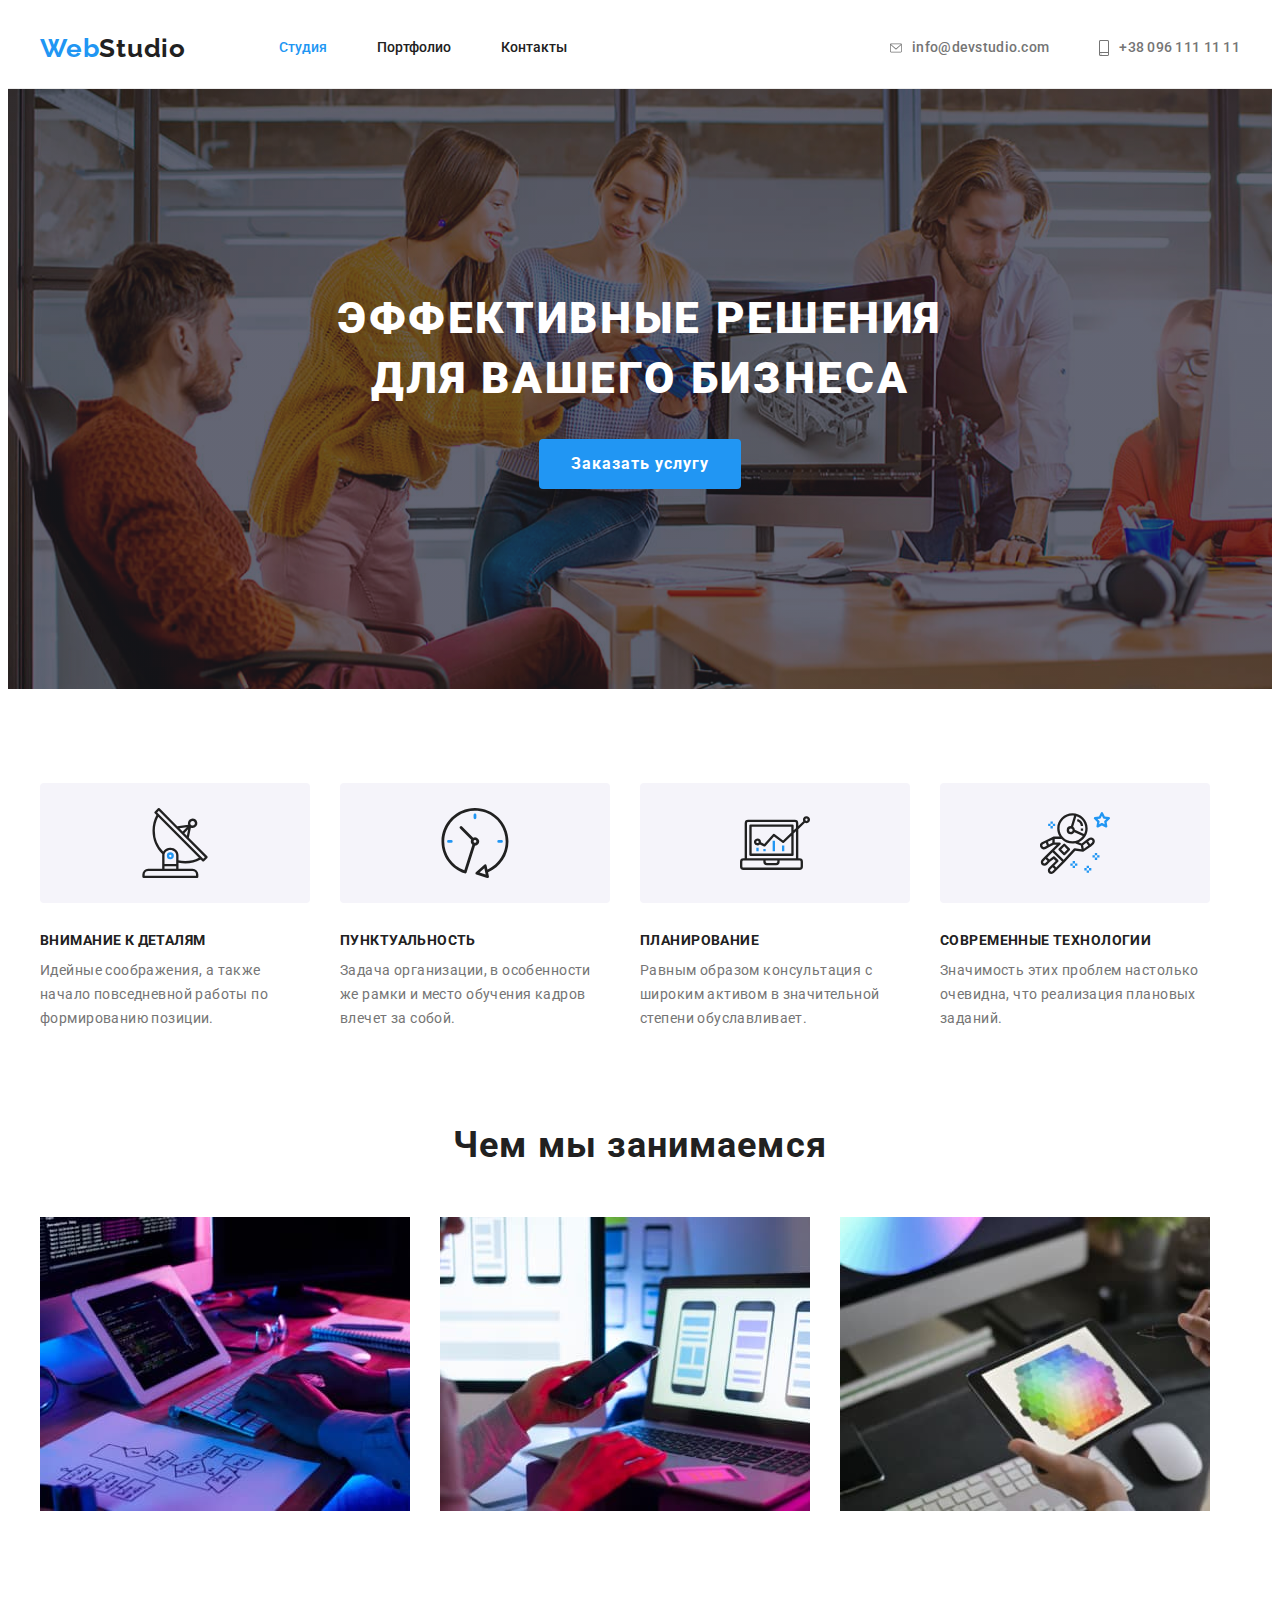
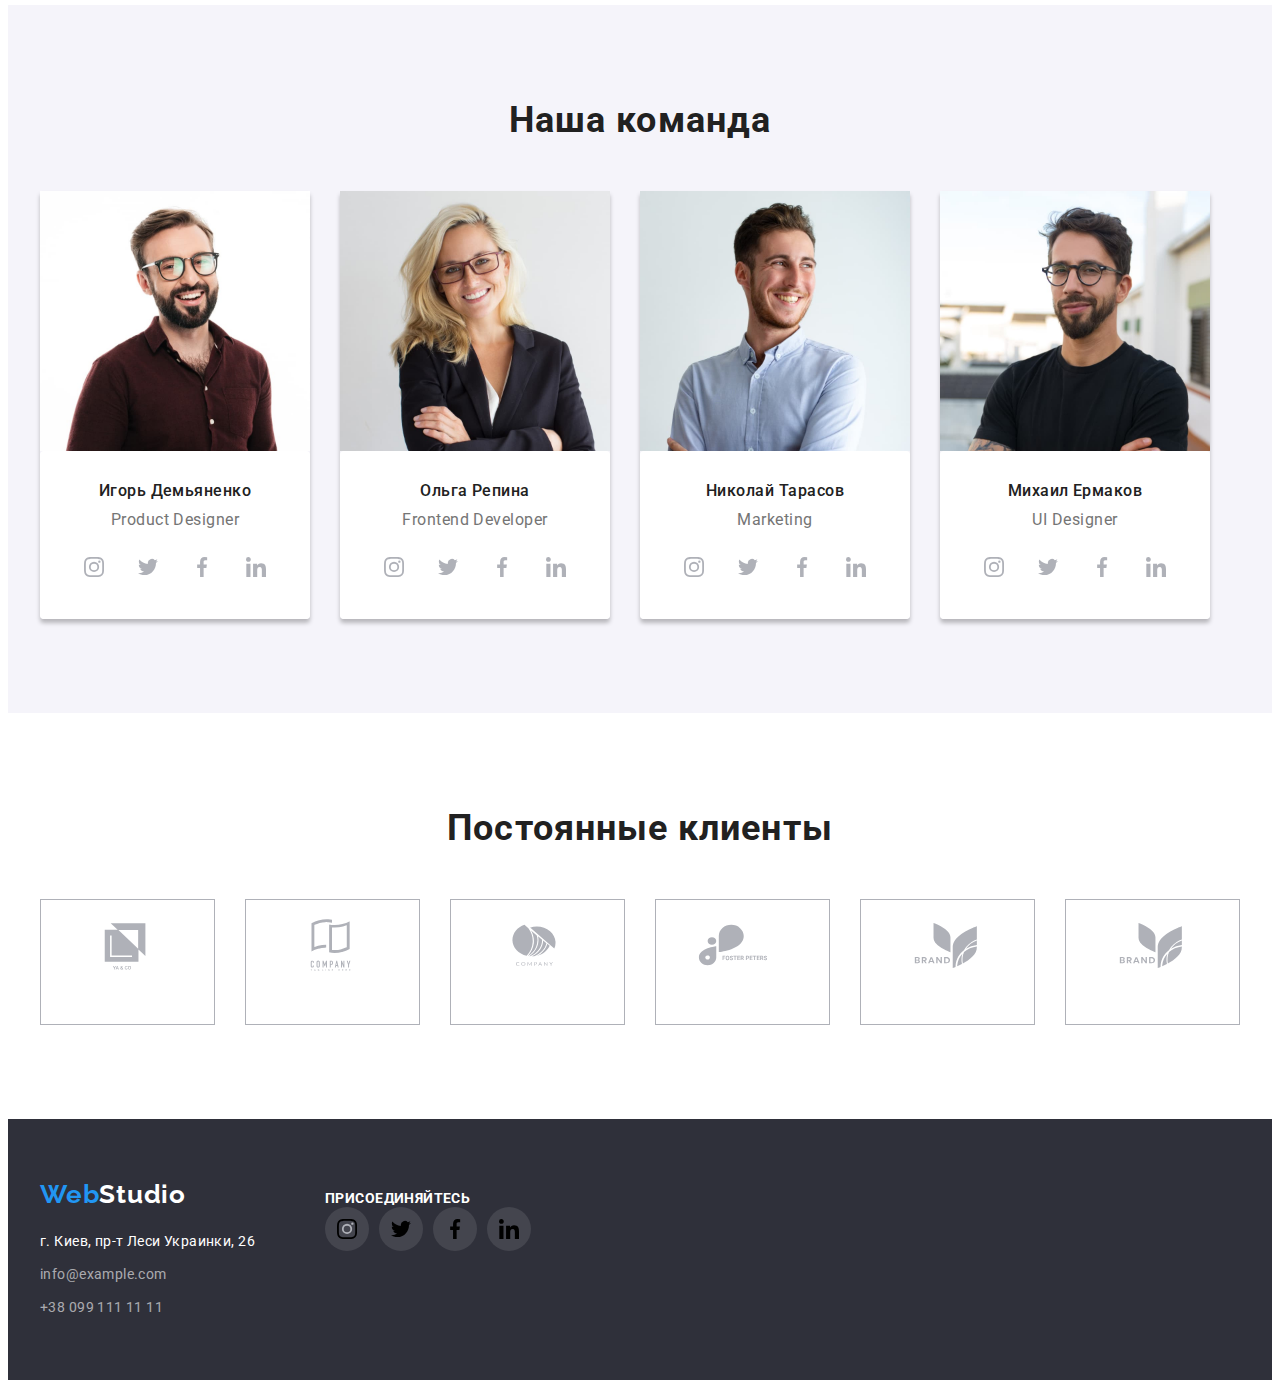
==== commit b76387e5: "add else" ====
--- a/index.html
+++ b/index.html
@@ -416,8 +416,10 @@
         </div>
       </section>
     </main>
+
+    <!-- /*------------------FOOTER-------------------*/ -->
     <footer class="footer">
-      <div class="container">
+      <div class="container footer-flex-cont">
         <div class="footer-cont">
           <a href="/" class="footer-logo">
             <p>Web<span class="footer-logo-logo">Studio</span></p>
@@ -444,6 +446,46 @@
             </ul>
           </address>
         </div>
+        <div class="footer-soc">
+          <p class="footer-text-add">ПРИСОЕДИНЯЙТЕСЬ</p>
+          <ul class="footer-soc-list">
+            <li class="footer-soc-item">
+              <a href="" class="footer-soc-link">
+                <svg class="footer-soc-icon" width="20" height="20">
+                  <use
+                    href="./images/symbol-defs-optym.svg#icon-instagram"
+                  ></use>
+                </svg>
+              </a>
+            </li>
+            <li class="footer-soc-item">
+              <a href="" class="footer-soc-link">
+                <svg class="footer-soc-icon" width="20" height="20">
+                  <use
+                    href="./images/symbol-defs-optym.svg#icon-twitter"
+                  ></use></svg
+              ></a>
+            </li>
+            <li class="footer-soc-item">
+              <a href="" class="footer-soc-link">
+                <svg class="footer-soc-icon" width="20" height="20">
+                  <use
+                    href="./images/symbol-defs-optym.svg#icon-facebook"
+                  ></use>
+                </svg>
+              </a>
+            </li>
+            <li class="footer-soc-item">
+              <a href="" class="footer-soc-link">
+                <svg class="footer-soc-icon" width="20" height="20">
+                  <use
+                    href="./images/symbol-defs-optym.svg#icon-linkedin"
+                  ></use>
+                </svg>
+              </a>
+            </li>
+          </ul>
+        </div>
       </div>
     </footer>
   </body>
--- a/css/styles.css
+++ b/css/styles.css
@@ -7,6 +7,7 @@
   --btn-color: #212121;
   --accent-color: #2196f3;
   --banner-color: #ffffff;
+  --icon-fill-color: #757575;
 }
 body {
   font-family: "Roboto", sans-serif;
@@ -114,7 +115,7 @@
   font-size: 14px;
   line-height: 1.14;
   letter-spacing: 0.02em;
-  color: #757575;
+  color: var(--text-color);
   text-decoration: none;
 }
 
@@ -132,18 +133,19 @@
   height: 16px;
   width: 12px;
   margin-right: 10px;
+  fill: var(--icon-fill-color);
 }
 .contact.mail:hover,
 .contact.mail:focus {
-  color: #2196f3;
+  color: var(--accent-color);
 }
 .mail-icon:hover,
 .mail-icon:focus {
-  background-color: var(--accent-color);
-}
-.mail-icon:hover .mail-icon:hover {
+  fill: var(--accent-color);
+}
+/* .mail-icon:hover .mail-icon:hover {
   fill: #ffffff;
-}
+} */
 
 .contact.tel {
   display: flex;
@@ -156,8 +158,12 @@
   height: 16px;
   width: 10px;
   margin-right: 10px;
-}
-
+  fill: var(--icon-fill-color);
+}
+.tel-icon:hover,
+.tel-icon:focus {
+  fill: var(--accent-color);
+}
 /*-----------------PAGE1--------------*/
 /*-----------------Banner--------------*/
 
@@ -353,7 +359,6 @@
 .team-soc-link {
   height: 44px;
   width: 44px;
-
   border-radius: 50%;
   display: flex;
   justify-content: center;
@@ -390,6 +395,7 @@
   align-items: center;
   width: 170px;
   height: 92px;
+  padding: 16px 32px;
   margin-right: 30px;
   border: 1px solid rgba(175, 177, 184, 1);
 }
@@ -401,8 +407,17 @@
   height: 92px;
   justify-content: center;
   align-items: center;
-  padding: 16px 32px;
   fill: #afb1b8;
+}
+.clients-icon-item {
+  /* fill: #afb1b8; */
+}
+.clients-icon-item:hover,
+.clients-icon-item:focus {
+  background-color: var(--accent-color);
+}
+.clients-icon-item:focus .icon-link {
+  fill: #2196f3;
 }
 /*------------------FOOTER-------------------*/
 
@@ -411,7 +426,13 @@
   padding-top: 60px;
   padding-bottom: 60px;
 }
-
+.footer-flex-cont {
+  display: flex;
+  align-items: baseline;
+}
+.footer-cont {
+  margin-right: 70px;
+}
 .footer-logo {
   font-family: "Raleway";
   font-style: normal;
@@ -483,6 +504,31 @@
   text-decoration: none;
 }
 
+.footer-soc-list {
+  display: flex;
+}
+.footer-soc-item {
+  margin-right: 10px;
+}
+.footer-soc-item:last-child {
+  margin-right: 0px;
+}
+.footer-text-add {
+  font-weight: bold;
+  font-size: 14px;
+  line-height: 1.14;
+  letter-spacing: 0.03em;
+  color: var(--footer-first-color);
+}
+.footer-soc-link {
+  display: flex;
+  justify-content: center;
+  align-items: center;
+  height: 44px;
+  width: 44px;
+  border-radius: 50%;
+  background-color: rgba(255, 255, 255, 0.1);
+}
 /*-----------------PAGE2--------------*/
 /*-----------------HERO--------------*/
 /*-----------------HERO FILTERS------*/
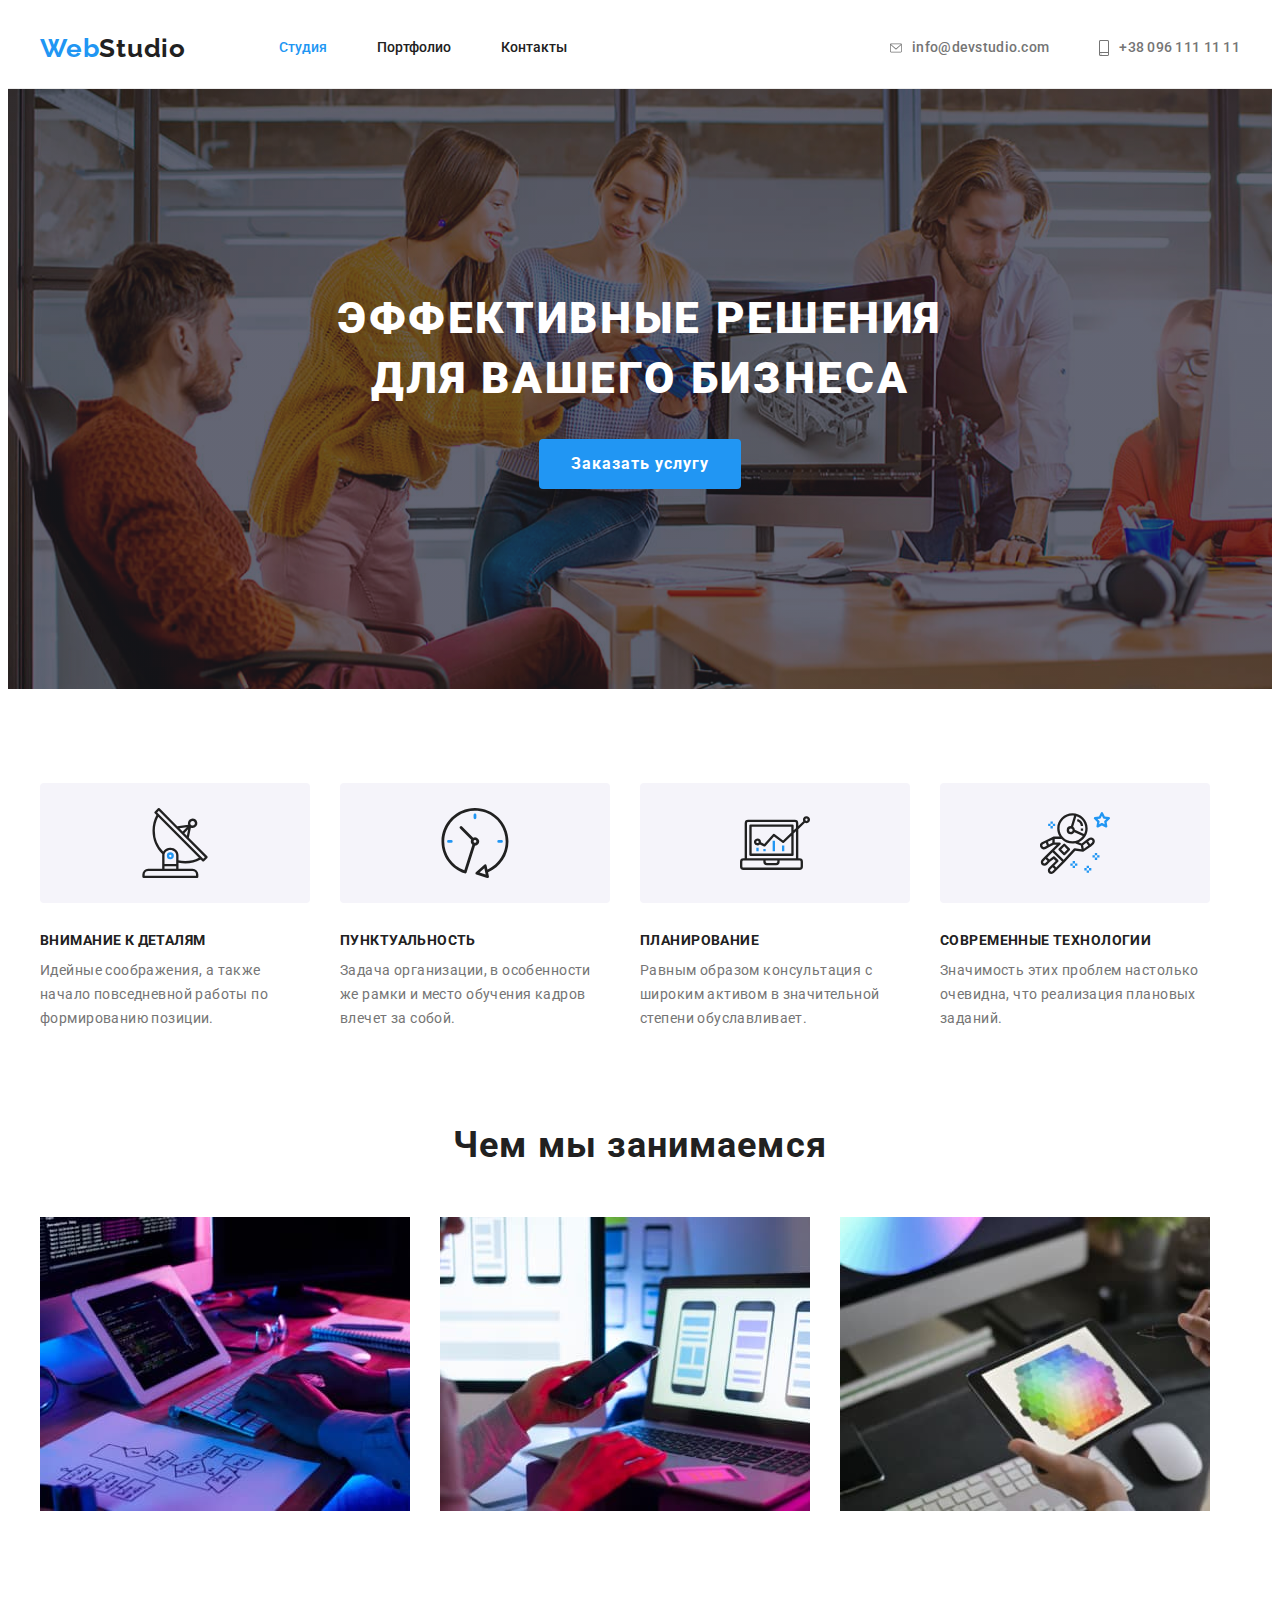
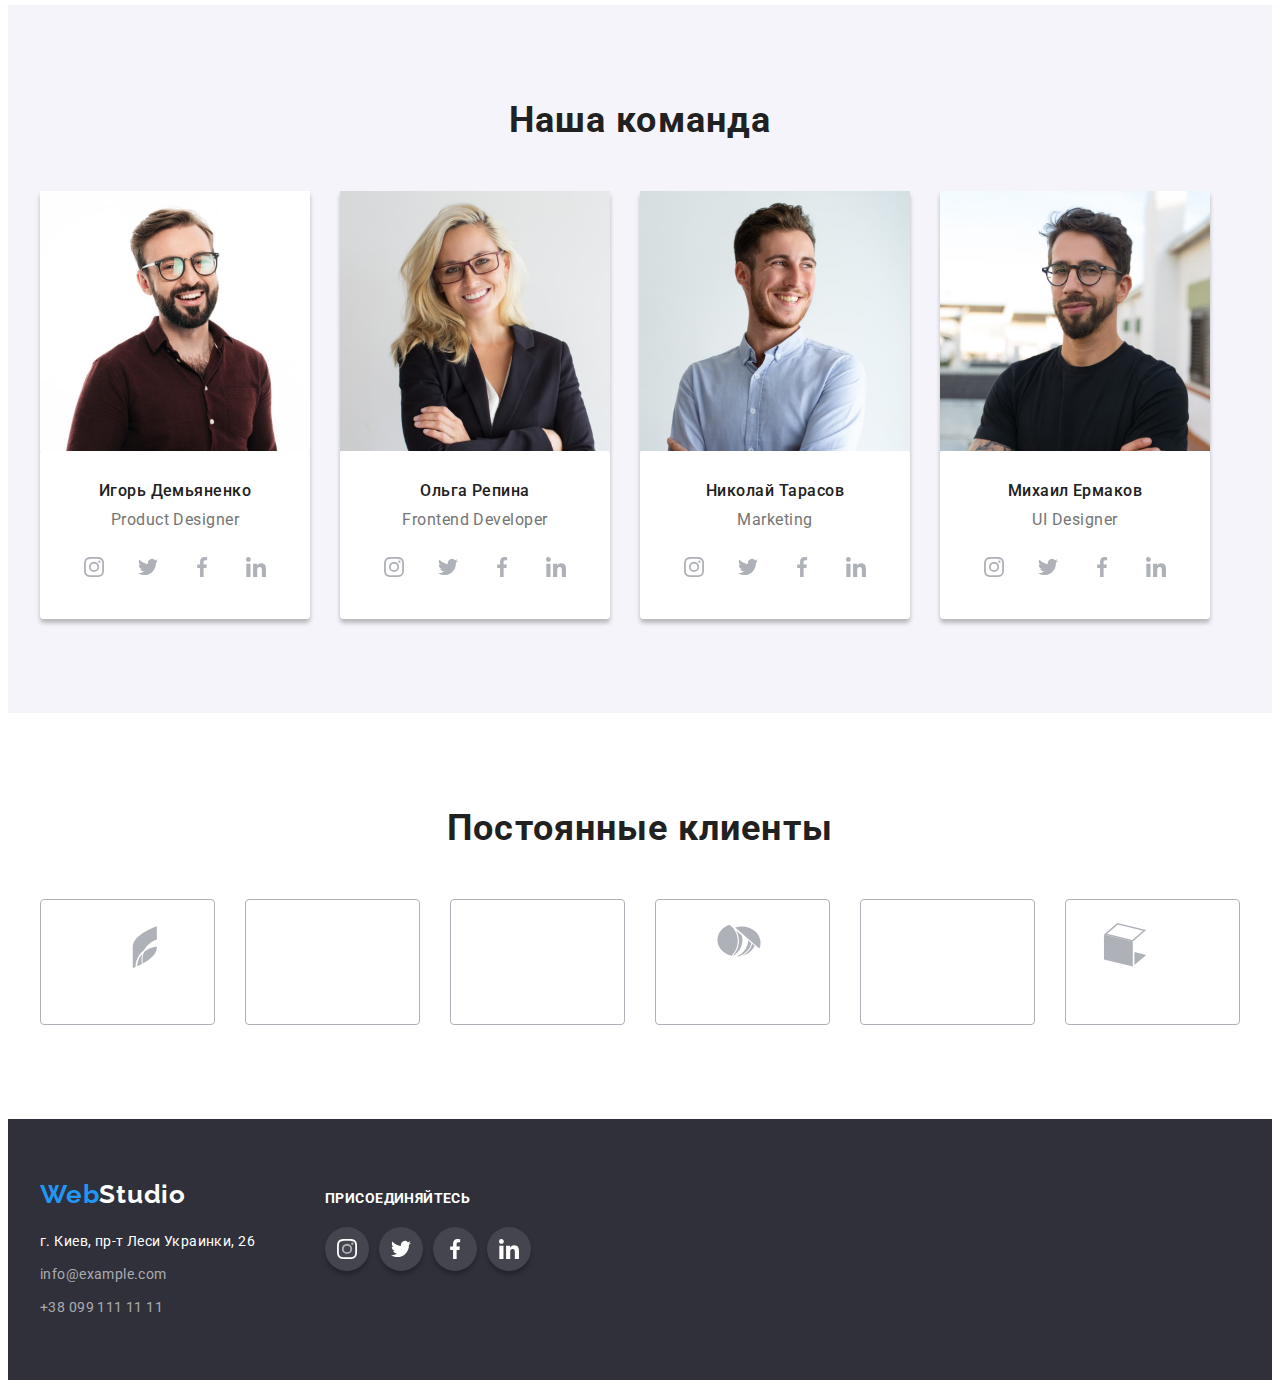
==== commit d41709c2: "one more push" ====
--- a/index.html
+++ b/index.html
@@ -42,18 +42,14 @@
           <li class="header-item">
             <a href="mailto:info@devstudio.com" class="contact mail">
               <svg class="mail-icon" width="16" height="10">
-                <use
-                  href="./images/symbol-defs-optym.svg#icon-envelope"
-                ></use></svg
+                <use href="./images/sprite-add.svg#icon-envelope"></use></svg
               >info@devstudio.com</a
             >
           </li>
           <li class="header-item">
             <a href="tel:+380961111111" class="contact tel">
               <svg class="tel-icon">
-                <use
-                  href="./images/symbol-defs-optym.svg#icon-smartphone"
-                ></use>
+                <use href="./images/sprite-add.svg#icon-smartphone"></use>
               </svg>
               +38 096 111 11 11</a
             >
@@ -79,7 +75,7 @@
             <li class="benefits-list">
               <div class="benefits-icon">
                 <svg width="70" height="70">
-                  <use href="./images/symbol-defs-optym.svg#icon-antenna"></use>
+                  <use href="./images/sprite-add.svg#icon-antenna"></use>
                 </svg>
               </div>
               <h3 class="benefits-title">Внимание к деталям</h3>
@@ -91,7 +87,7 @@
             <li class="benefits-list">
               <div class="benefits-icon">
                 <svg width="70" height="70">
-                  <use href="./images/symbol-defs-optym.svg#icon-clock"></use>
+                  <use href="./images/sprite-add.svg#icon-clock"></use>
                 </svg>
               </div>
               <h3 class="benefits-title">Пунктуальность</h3>
@@ -103,7 +99,7 @@
             <li class="benefits-list">
               <div class="benefits-icon">
                 <svg width="70" height="70">
-                  <use href="./images/symbol-defs-optym.svg#icon-diagram"></use>
+                  <use href="./images/sprite-add.svg#icon-diagram"></use>
                 </svg>
               </div>
               <h3 class="benefits-title">Планирование</h3>
@@ -115,9 +111,7 @@
             <li class="benefits-list">
               <div class="benefits-icon">
                 <svg width="70" height="70">
-                  <use
-                    href="./images/symbol-defs-optym.svg#icon-astronaut"
-                  ></use>
+                  <use href="./images/sprite-add.svg#icon-astronaut"></use>
                 </svg>
               </div>
               <h3 class="benefits-title">Современные технологии</h3>
@@ -164,16 +158,16 @@
                       <a href="" class="team-soc-link">
                         <svg class="team-soc-icon" width="20" height="20">
                           <use
-                            href="./images/symbol-defs-optym.svg#icon-instagram"
-                          ></use>
-                        </svg>
-                      </a>
-                    </li>
-                    <li class="team-soc-item">
-                      <a href="" class="team-soc-link">
-                        <svg class="team-soc-icon" width="20" height="20">
-                          <use
-                            href="./images/symbol-defs-optym.svg#icon-twitter"
+                            href="./images/sprite-add.svg#icon-instagram"
+                          ></use>
+                        </svg>
+                      </a>
+                    </li>
+                    <li class="team-soc-item">
+                      <a href="" class="team-soc-link">
+                        <svg class="team-soc-icon" width="20" height="20">
+                          <use
+                            href="./images/sprite-add.svg#icon-twitter"
                           ></use></svg
                       ></a>
                     </li>
@@ -181,16 +175,16 @@
                       <a href="" class="team-soc-link">
                         <svg class="team-soc-icon" width="20" height="20">
                           <use
-                            href="./images/symbol-defs-optym.svg#icon-facebook"
-                          ></use>
-                        </svg>
-                      </a>
-                    </li>
-                    <li class="team-soc-item">
-                      <a href="" class="team-soc-link">
-                        <svg class="team-soc-icon" width="20" height="20">
-                          <use
-                            href="./images/symbol-defs-optym.svg#icon-linkedin"
+                            href="./images/sprite-add.svg#icon-facebook"
+                          ></use>
+                        </svg>
+                      </a>
+                    </li>
+                    <li class="team-soc-item">
+                      <a href="" class="team-soc-link">
+                        <svg class="team-soc-icon" width="20" height="20">
+                          <use
+                            href="./images/sprite-add.svg#icon-linkedin"
                           ></use>
                         </svg>
                       </a>
@@ -215,16 +209,16 @@
                       <a href="" class="team-soc-link">
                         <svg class="team-soc-icon" width="20" height="20">
                           <use
-                            href="./images/symbol-defs-optym.svg#icon-instagram"
-                          ></use>
-                        </svg>
-                      </a>
-                    </li>
-                    <li class="team-soc-item">
-                      <a href="" class="team-soc-link">
-                        <svg class="team-soc-icon" width="20" height="20">
-                          <use
-                            href="./images/symbol-defs-optym.svg#icon-twitter"
+                            href="./images/sprite-add.svg#icon-instagram"
+                          ></use>
+                        </svg>
+                      </a>
+                    </li>
+                    <li class="team-soc-item">
+                      <a href="" class="team-soc-link">
+                        <svg class="team-soc-icon" width="20" height="20">
+                          <use
+                            href="./images/sprite-add.svg#icon-twitter"
                           ></use></svg
                       ></a>
                     </li>
@@ -232,16 +226,16 @@
                       <a href="" class="team-soc-link">
                         <svg class="team-soc-icon" width="20" height="20">
                           <use
-                            href="./images/symbol-defs-optym.svg#icon-facebook"
-                          ></use>
-                        </svg>
-                      </a>
-                    </li>
-                    <li class="team-soc-item">
-                      <a href="" class="team-soc-link">
-                        <svg class="team-soc-icon" width="20" height="20">
-                          <use
-                            href="./images/symbol-defs-optym.svg#icon-linkedin"
+                            href="./images/sprite-add.svg#icon-facebook"
+                          ></use>
+                        </svg>
+                      </a>
+                    </li>
+                    <li class="team-soc-item">
+                      <a href="" class="team-soc-link">
+                        <svg class="team-soc-icon" width="20" height="20">
+                          <use
+                            href="./images/sprite-add.svg#icon-linkedin"
                           ></use>
                         </svg>
                       </a>
@@ -265,16 +259,16 @@
                       <a href="" class="team-soc-link">
                         <svg class="team-soc-icon" width="20" height="20">
                           <use
-                            href="./images/symbol-defs-optym.svg#icon-instagram"
-                          ></use>
-                        </svg>
-                      </a>
-                    </li>
-                    <li class="team-soc-item">
-                      <a href="" class="team-soc-link">
-                        <svg class="team-soc-icon" width="20" height="20">
-                          <use
-                            href="./images/symbol-defs-optym.svg#icon-twitter"
+                            href="./images/sprite-add.svg#icon-instagram"
+                          ></use>
+                        </svg>
+                      </a>
+                    </li>
+                    <li class="team-soc-item">
+                      <a href="" class="team-soc-link">
+                        <svg class="team-soc-icon" width="20" height="20">
+                          <use
+                            href="./images/sprite-add.svg#icon-twitter"
                           ></use></svg
                       ></a>
                     </li>
@@ -282,16 +276,16 @@
                       <a href="" class="team-soc-link">
                         <svg class="team-soc-icon" width="20" height="20">
                           <use
-                            href="./images/symbol-defs-optym.svg#icon-facebook"
-                          ></use>
-                        </svg>
-                      </a>
-                    </li>
-                    <li class="team-soc-item">
-                      <a href="" class="team-soc-link">
-                        <svg class="team-soc-icon" width="20" height="20">
-                          <use
-                            href="./images/symbol-defs-optym.svg#icon-linkedin"
+                            href="./images/sprite-add.svg#icon-facebook"
+                          ></use>
+                        </svg>
+                      </a>
+                    </li>
+                    <li class="team-soc-item">
+                      <a href="" class="team-soc-link">
+                        <svg class="team-soc-icon" width="20" height="20">
+                          <use
+                            href="./images/sprite-add.svg#icon-linkedin"
                           ></use>
                         </svg>
                       </a>
@@ -315,16 +309,16 @@
                       <a href="" class="team-soc-link">
                         <svg class="team-soc-icon" width="20" height="20">
                           <use
-                            href="./images/symbol-defs-optym.svg#icon-instagram"
-                          ></use>
-                        </svg>
-                      </a>
-                    </li>
-                    <li class="team-soc-item">
-                      <a href="" class="team-soc-link">
-                        <svg class="team-soc-icon" width="20" height="20">
-                          <use
-                            href="./images/symbol-defs-optym.svg#icon-twitter"
+                            href="./images/sprite-add.svg#icon-instagram"
+                          ></use>
+                        </svg>
+                      </a>
+                    </li>
+                    <li class="team-soc-item">
+                      <a href="" class="team-soc-link">
+                        <svg class="team-soc-icon" width="20" height="20">
+                          <use
+                            href="./images/sprite-add.svg#icon-twitter"
                           ></use></svg
                       ></a>
                     </li>
@@ -332,16 +326,16 @@
                       <a href="" class="team-soc-link">
                         <svg class="team-soc-icon" width="20" height="20">
                           <use
-                            href="./images/symbol-defs-optym.svg#icon-facebook"
-                          ></use>
-                        </svg>
-                      </a>
-                    </li>
-                    <li class="team-soc-item">
-                      <a href="" class="team-soc-link">
-                        <svg class="team-soc-icon" width="20" height="20">
-                          <use
-                            href="./images/symbol-defs-optym.svg#icon-linkedin"
+                            href="./images/sprite-add.svg#icon-facebook"
+                          ></use>
+                        </svg>
+                      </a>
+                    </li>
+                    <li class="team-soc-item">
+                      <a href="" class="team-soc-link">
+                        <svg class="team-soc-icon" width="20" height="20">
+                          <use
+                            href="./images/sprite-add.svg#icon-linkedin"
                           ></use>
                         </svg>
                       </a>
@@ -361,54 +355,42 @@
             <li class="clients-icon-elements">
               <a href="" class="icon-link">
                 <svg class="clients-icon-item" width="106" height="60">
-                  <use
-                    href="./images/symbol-defs-optym.svg#icon-Logo-five"
-                  ></use>
-                </svg>
-              </a>
-            </li>
-            <li class="clients-icon-elements">
-              <a href="" class="icon-link">
-                <svg class="clients-icon-item" width="106" height="60">
-                  <use
-                    href="./images/symbol-defs-optym.svg#icon-Logo-one"
-                  ></use>
-                </svg>
-              </a>
-            </li>
-            <li class="clients-icon-elements">
-              <a href="" class="icon-link">
-                <svg class="clients-icon-item" width="106" height="60">
-                  <use
-                    href="./images/symbol-defs-optym.svg#icon-Logo-two"
-                  ></use>
-                </svg>
-              </a>
-            </li>
-            <li class="clients-icon-elements">
-              <a href="" class="icon-link">
-                <svg class="clients-icon-item" width="106" height="60">
-                  <use
-                    href="./images/symbol-defs-optym.svg#icon-Logo-three"
-                  ></use>
-                </svg>
-              </a>
-            </li>
-            <li class="clients-icon-elements">
-              <a href="" class="icon-link">
-                <svg class="clients-icon-item" width="106" height="60">
-                  <use
-                    href="./images/symbol-defs-optym.svg#icon-Logo-four"
-                  ></use>
-                </svg>
-              </a>
-            </li>
-            <li class="clients-icon-elements">
-              <a href="" class="icon-link">
-                <svg class="clients-icon-item" width="106" height="60">
-                  <use
-                    href="./images/symbol-defs-optym.svg#icon-Logo-four"
-                  ></use>
+                  <use href="./images/sprite-add.svg#icon-Logo-five"></use>
+                </svg>
+              </a>
+            </li>
+            <li class="clients-icon-elements">
+              <a href="" class="icon-link">
+                <svg class="clients-icon-item" width="106" height="60">
+                  <use href="./images/sprite-add.svg#icon-Logo-one"></use>
+                </svg>
+              </a>
+            </li>
+            <li class="clients-icon-elements">
+              <a href="" class="icon-link">
+                <svg class="clients-icon-item" width="106" height="60">
+                  <use href="./images/sprite-add.svg#icon-Logo-two"></use>
+                </svg>
+              </a>
+            </li>
+            <li class="clients-icon-elements">
+              <a href="" class="icon-link">
+                <svg class="clients-icon-item" width="106" height="60">
+                  <use href="./images/sprite-add.svg#icon-Logo-three"></use>
+                </svg>
+              </a>
+            </li>
+            <li class="clients-icon-elements">
+              <a href="" class="icon-link">
+                <svg class="clients-icon-item" width="106" height="60">
+                  <use href="./images/sprite-add.svg#icon-Logo-four"></use>
+                </svg>
+              </a>
+            </li>
+            <li class="clients-icon-elements">
+              <a href="" class="icon-link">
+                <svg class="clients-icon-item" width="106" height="60">
+                  <use href="./images/sprite-add.svg#icon-Logo-six"></use>
                 </svg>
               </a>
             </li>
--- a/css/styles.css
+++ b/css/styles.css
@@ -397,6 +397,7 @@
   height: 92px;
   padding: 16px 32px;
   margin-right: 30px;
+  border-radius: 4px;
   border: 1px solid rgba(175, 177, 184, 1);
 }
 .clients-icon-elements:last-child {
@@ -410,7 +411,7 @@
   fill: #afb1b8;
 }
 .clients-icon-item {
-  /* fill: #afb1b8; */
+  fill: #ffffff;
 }
 .clients-icon-item:hover,
 .clients-icon-item:focus {
@@ -518,6 +519,7 @@
   font-size: 14px;
   line-height: 1.14;
   letter-spacing: 0.03em;
+  margin-bottom: 20px;
   color: var(--footer-first-color);
 }
 .footer-soc-link {
@@ -527,7 +529,13 @@
   height: 44px;
   width: 44px;
   border-radius: 50%;
+  fill: var(--footer-first-color);
   background-color: rgba(255, 255, 255, 0.1);
+  box-shadow: 0px 4px 4px 0px rgba(0, 0, 0, 0.25);
+}
+.footer-soc-link:hover,
+.footer-soc-link:focus {
+  background-color: var(--accent-color);
 }
 /*-----------------PAGE2--------------*/
 /*-----------------HERO--------------*/
@@ -614,3 +622,11 @@
   letter-spacing: 0.03em;
   color: var(--text-color);
 }
+.projects-link {
+  display: block;
+  text-decoration: none;
+}
+.projects-link:hover {
+  box-shadow: 0px 1px 1px 0px rgba(0, 0, 0, 0.12),
+    0px 4px 4px 0px rgba(0, 0, 0, 0.06), 1px 4px 6px 0px rgba(0, 0, 0, 0.16);
+}
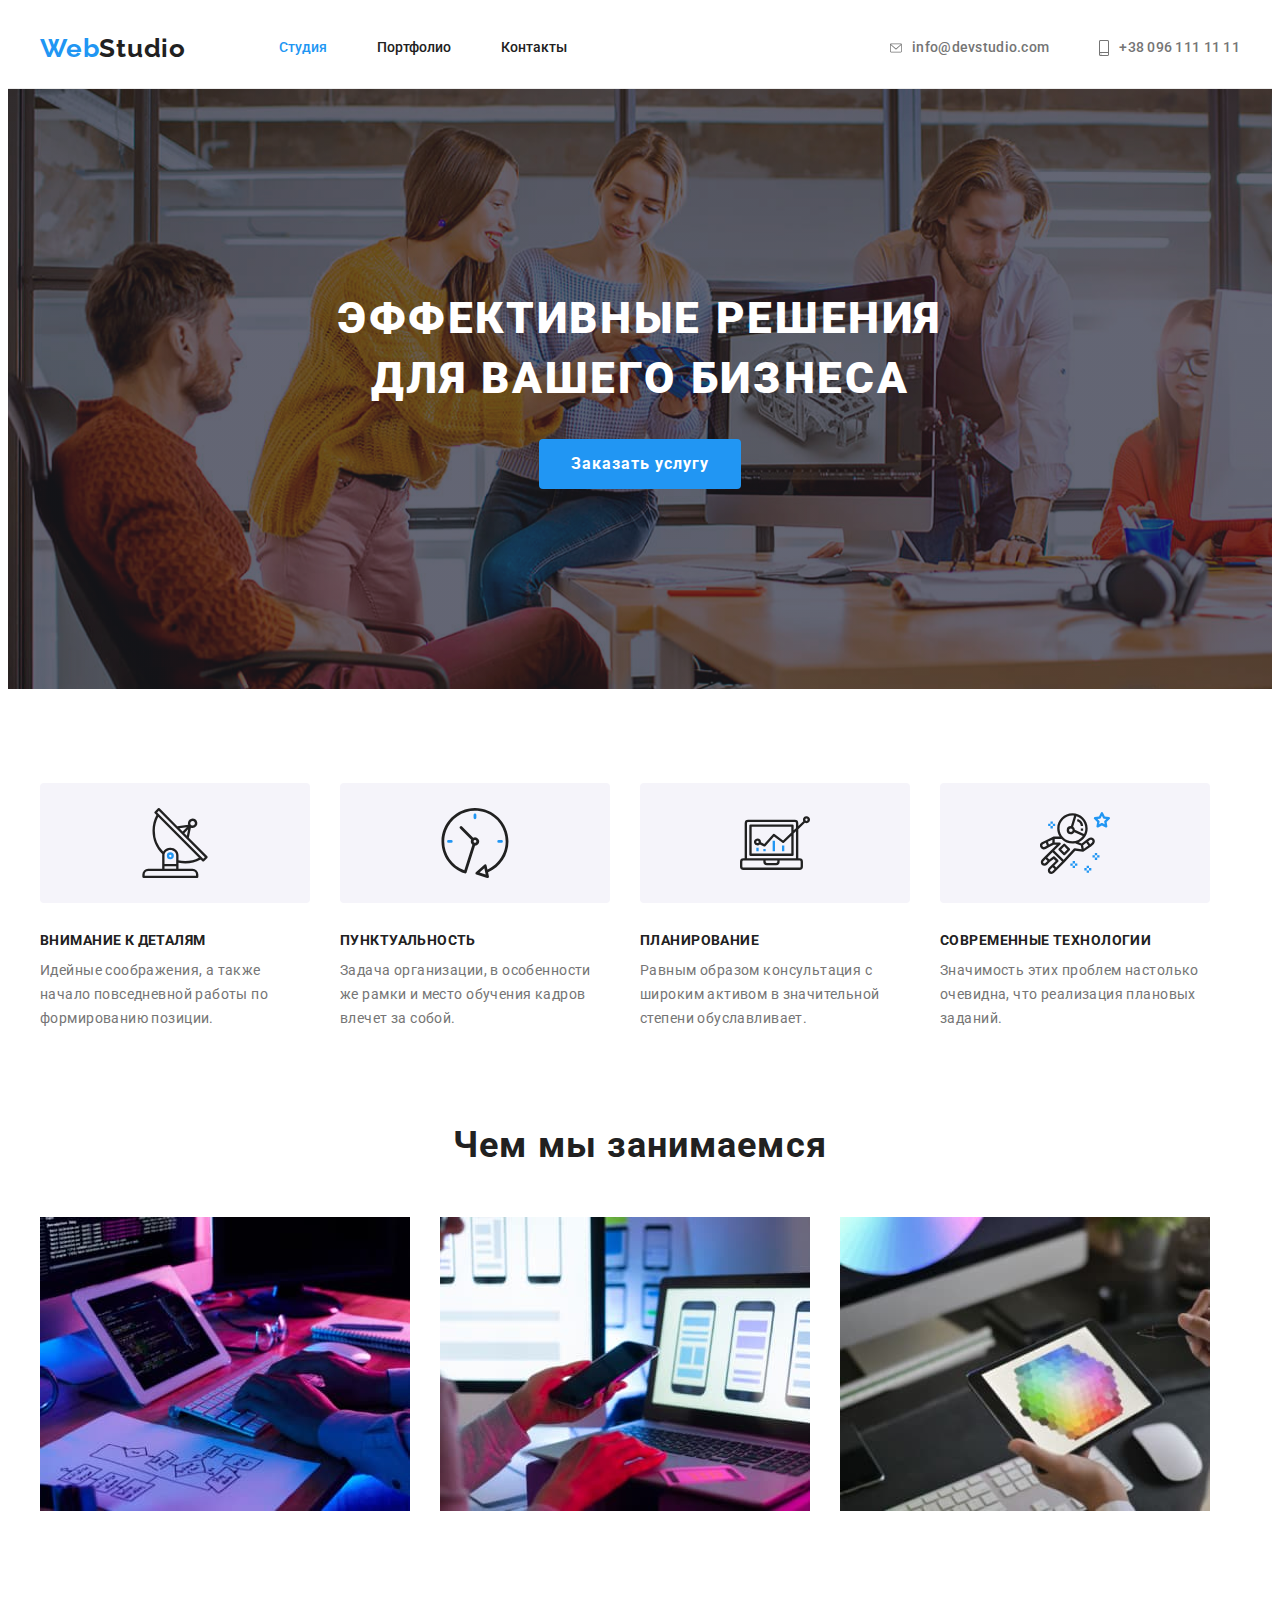
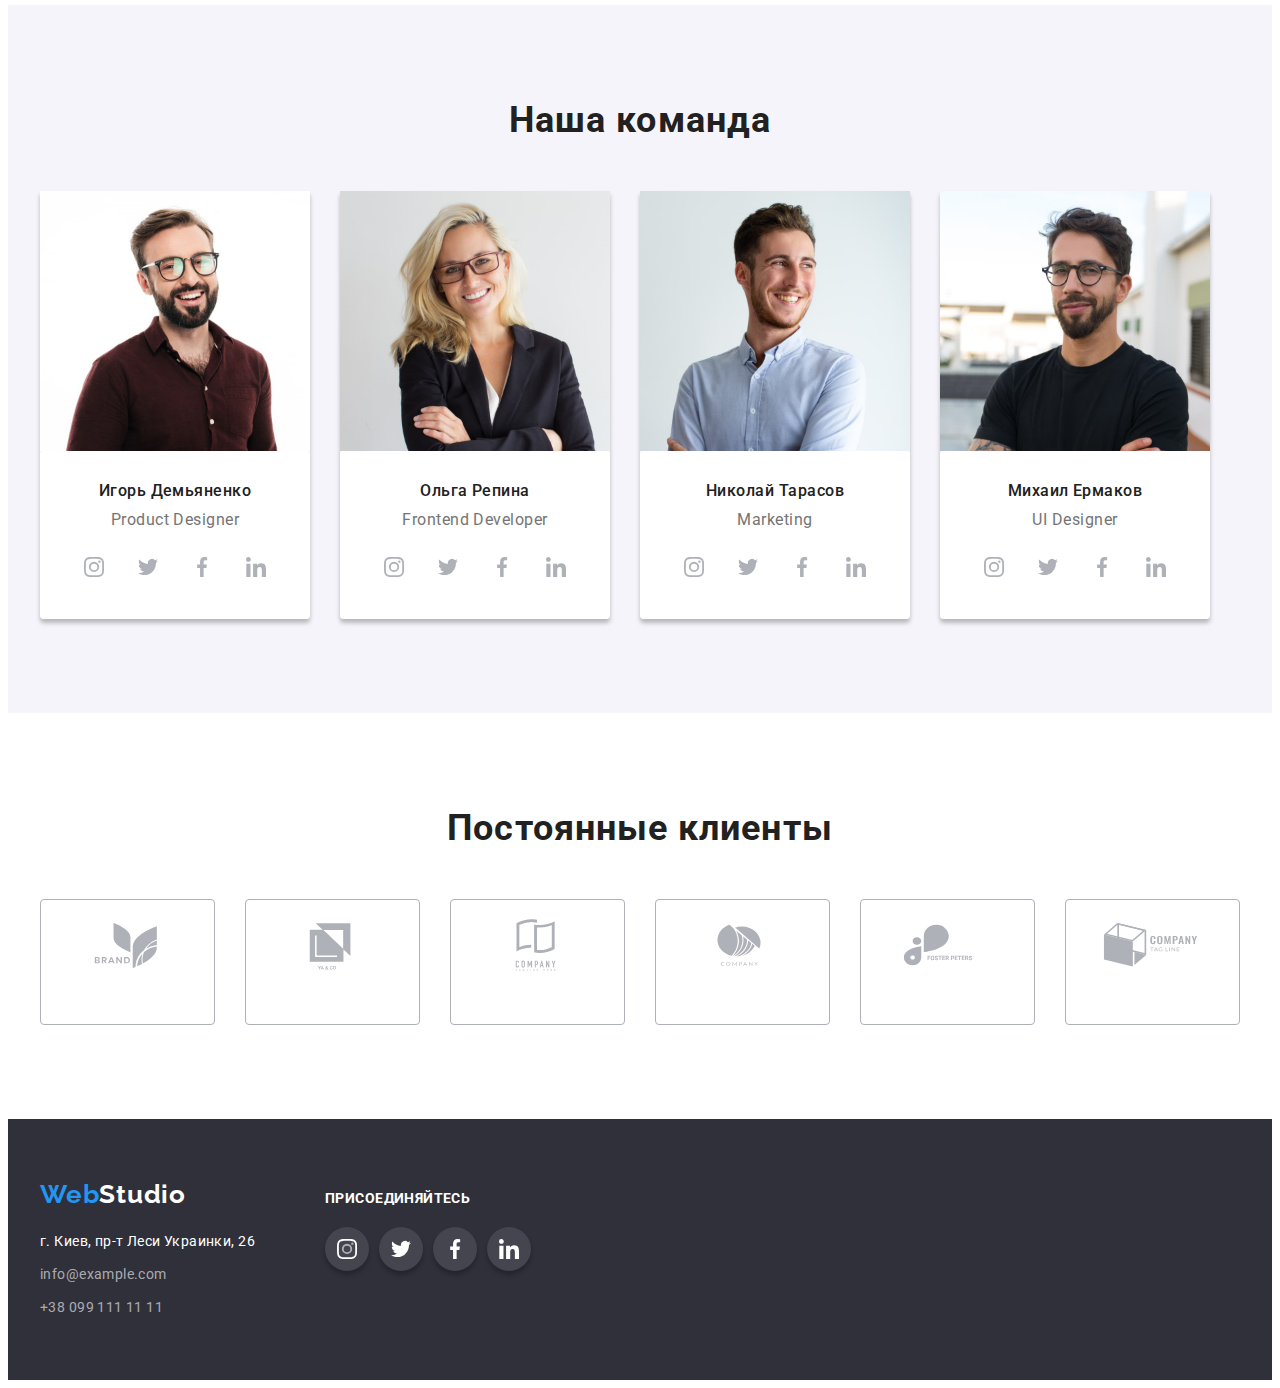
==== commit 7803dd0f: "some change" ====
--- a/index.html
+++ b/index.html
@@ -347,7 +347,7 @@
           </ul>
         </div>
       </section>
-      <!-- --------------Постоянные клиенты------------------ -->
+      <!----------------Постоянные клиенты------------------->
       <section class="section">
         <div class="container">
           <h2 class="clients">Постоянные клиенты</h2>
@@ -399,7 +399,7 @@
       </section>
     </main>
 
-    <!-- /*------------------FOOTER-------------------*/ -->
+    <!--------------------FOOTER--------------------->
     <footer class="footer">
       <div class="container footer-flex-cont">
         <div class="footer-cont">
--- a/css/styles.css
+++ b/css/styles.css
@@ -403,23 +403,25 @@
 .clients-icon-elements:last-child {
   margin-right: 0px;
 }
+
 .icon-link {
-  width: 170px;
-  height: 92px;
   justify-content: center;
   align-items: center;
   fill: #afb1b8;
 }
-.clients-icon-item {
-  fill: #ffffff;
-}
+
 .clients-icon-item:hover,
 .clients-icon-item:focus {
-  background-color: var(--accent-color);
+  fill: var(--accent-color);
+}
+.clients-icon-elements:hover {
+}
+/* .clients-icon-item:hover .icon-link {
+  fill: var(--accent-color);
 }
 .clients-icon-item:focus .icon-link {
-  fill: #2196f3;
-}
+  fill: var(--accent-color);
+} */
 /*------------------FOOTER-------------------*/
 
 .footer {
@@ -586,6 +588,10 @@
   background-color: var(--accent-color);
   color: var(--footer-first-color);
 }
+.filters-btn:hover,
+.filters-btn:focus {
+  box-shadow: 0px 4px 4px 0px rgba(0, 0, 0, 0.25);
+}
 .image-list {
   display: flex;
   flex-wrap: wrap;
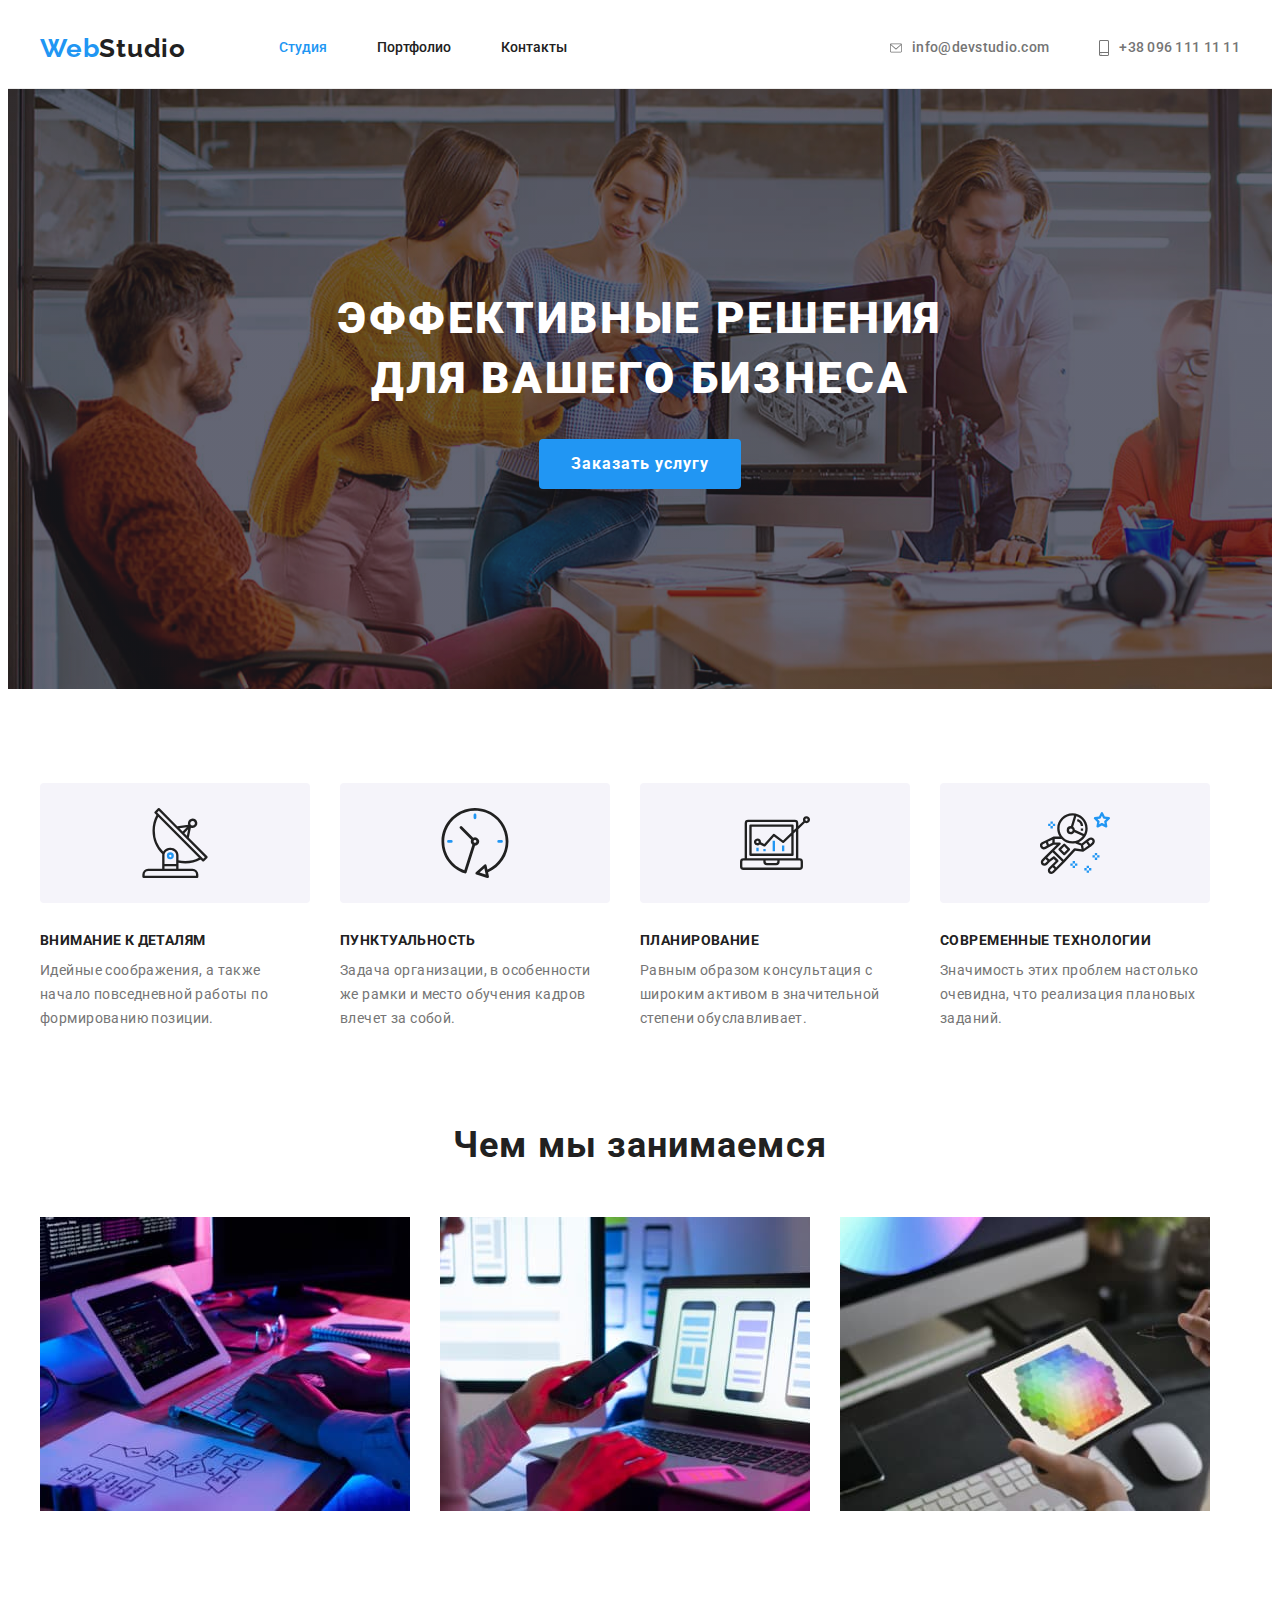
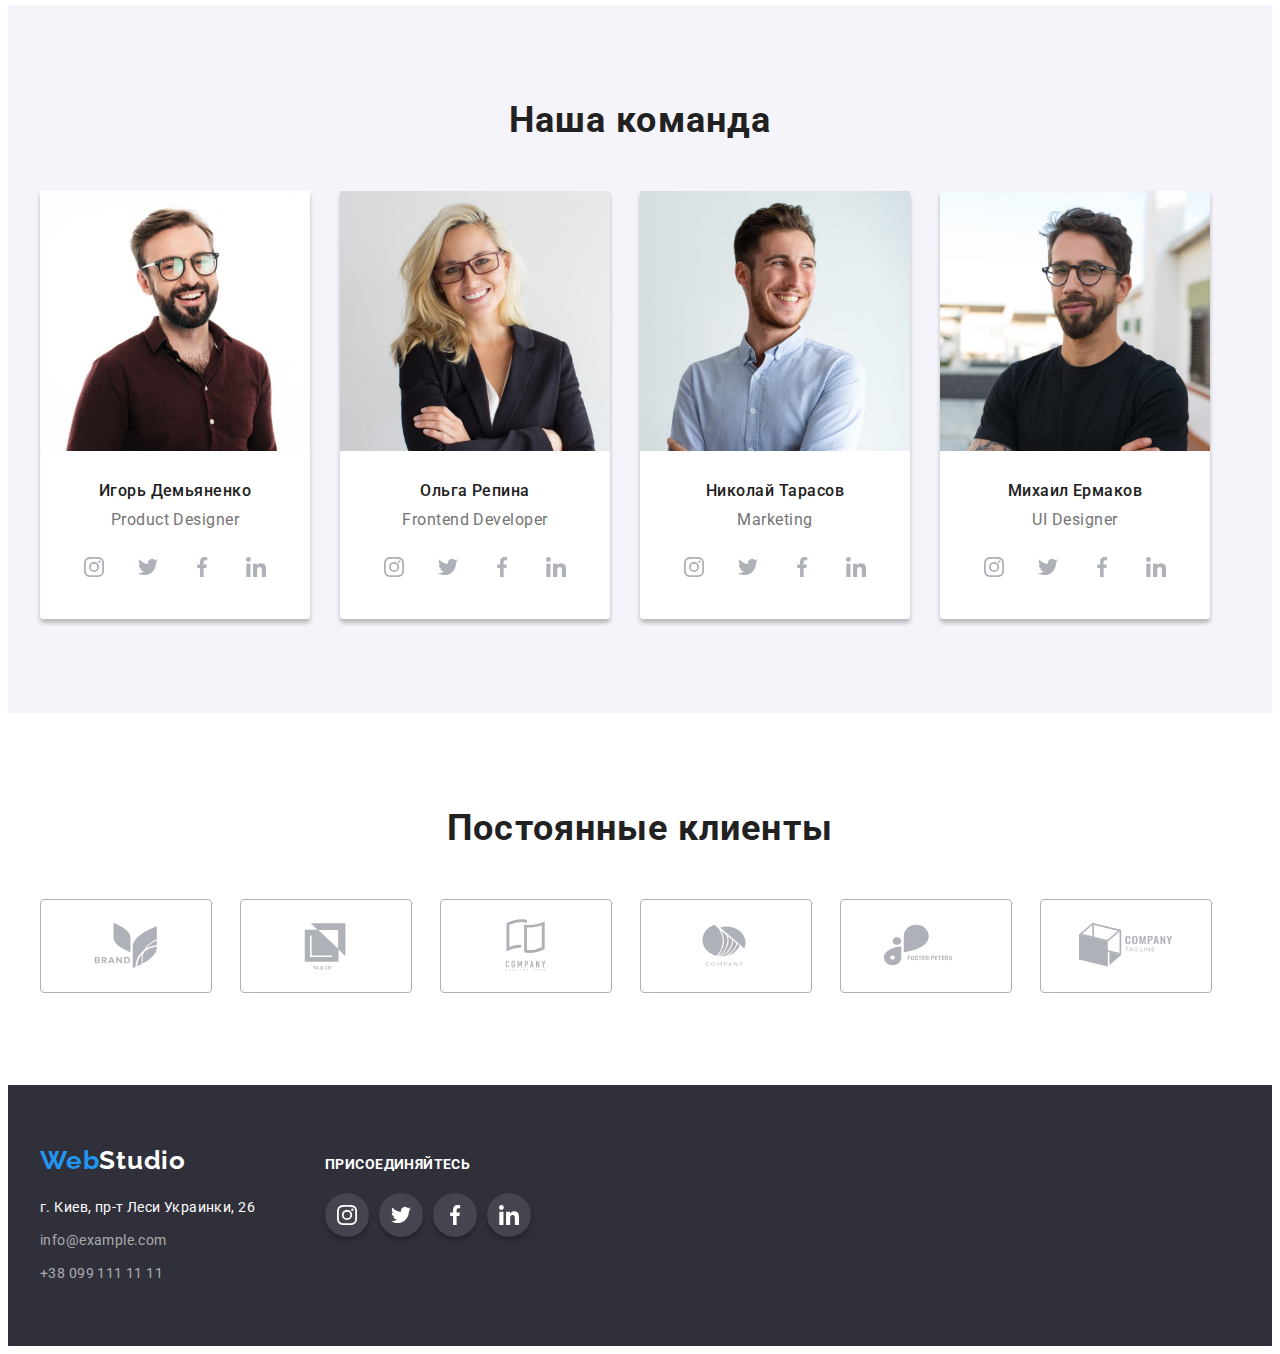
==== commit 7cb16f19: "final" ====
--- a/index.html
+++ b/index.html
@@ -434,35 +434,27 @@
             <li class="footer-soc-item">
               <a href="" class="footer-soc-link">
                 <svg class="footer-soc-icon" width="20" height="20">
-                  <use
-                    href="./images/symbol-defs-optym.svg#icon-instagram"
-                  ></use>
+                  <use href="./images/sprite-add.svg#icon-instagram"></use>
                 </svg>
               </a>
             </li>
             <li class="footer-soc-item">
               <a href="" class="footer-soc-link">
                 <svg class="footer-soc-icon" width="20" height="20">
-                  <use
-                    href="./images/symbol-defs-optym.svg#icon-twitter"
-                  ></use></svg
+                  <use href="./images/sprite-add.svg#icon-twitter"></use></svg
               ></a>
             </li>
             <li class="footer-soc-item">
               <a href="" class="footer-soc-link">
                 <svg class="footer-soc-icon" width="20" height="20">
-                  <use
-                    href="./images/symbol-defs-optym.svg#icon-facebook"
-                  ></use>
+                  <use href="./images/sprite-add.svg#icon-facebook"></use>
                 </svg>
               </a>
             </li>
             <li class="footer-soc-item">
               <a href="" class="footer-soc-link">
                 <svg class="footer-soc-icon" width="20" height="20">
-                  <use
-                    href="./images/symbol-defs-optym.svg#icon-linkedin"
-                  ></use>
+                  <use href="./images/sprite-add.svg#icon-linkedin"></use>
                 </svg>
               </a>
             </li>
--- a/css/styles.css
+++ b/css/styles.css
@@ -395,27 +395,40 @@
   align-items: center;
   width: 170px;
   height: 92px;
-  padding: 16px 32px;
   margin-right: 30px;
-  border-radius: 4px;
-  border: 1px solid rgba(175, 177, 184, 1);
+
+  /* border: 1px solid rgba(175, 177, 184, 1); */
 }
 .clients-icon-elements:last-child {
   margin-right: 0px;
 }
 
 .icon-link {
+  display: flex;
   justify-content: center;
   align-items: center;
+  width: 100%;
+  height: 100%;
+  border: 1px solid rgba(175, 177, 184, 1);
+  border-radius: 4px;
   fill: #afb1b8;
 }
-
-.clients-icon-item:hover,
+.icon-link:hover .clients-icon-item,
+.icon-link:focus .clients-icon-item {
+  fill: var(--accent-color);
+}
+.icon-link:hover,
+.icon-link:focus {
+  border-color: var(--accent-color);
+}
+/* .clients-icon-item:hover,
 .clients-icon-item:focus {
   fill: var(--accent-color);
 }
-.clients-icon-elements:hover {
-}
+.icon-link:hover .clients-icon-item {
+  fill: #2196f3;
+} */
+
 /* .clients-icon-item:hover .icon-link {
   fill: var(--accent-color);
 }
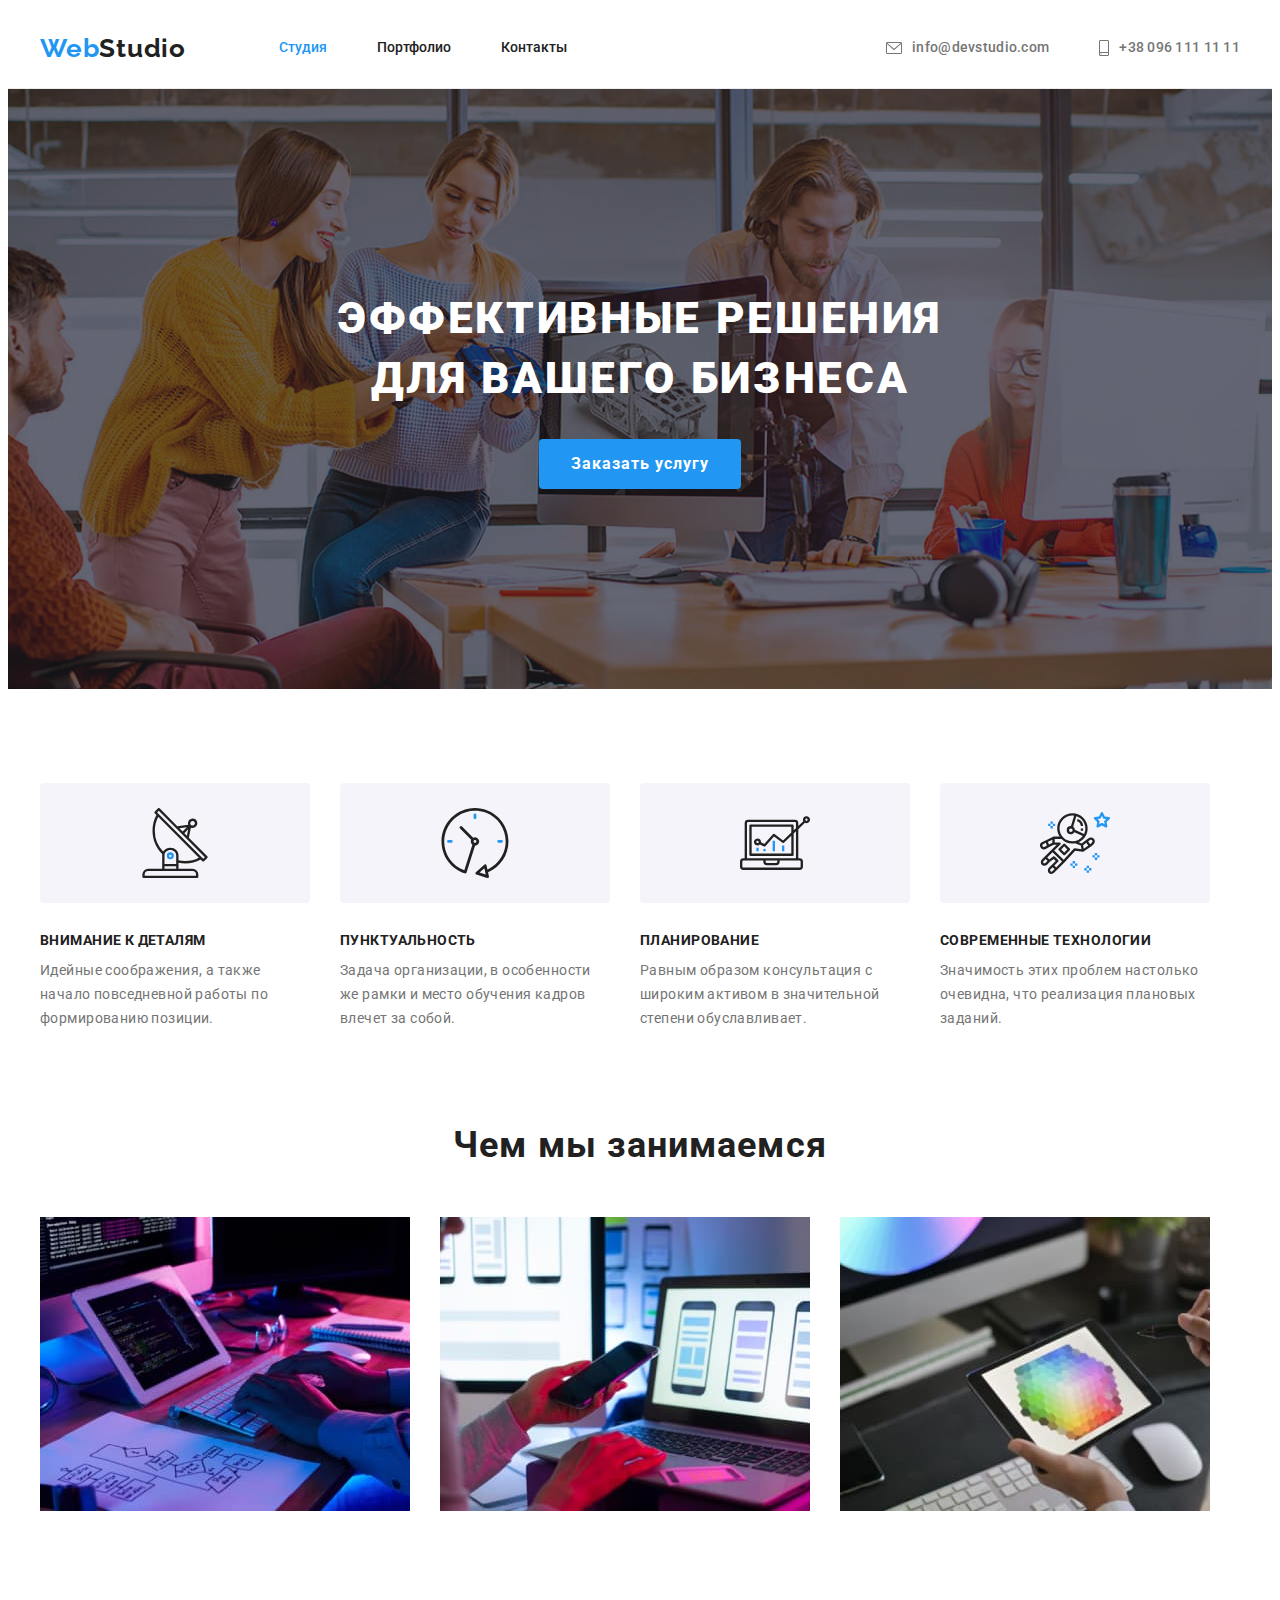
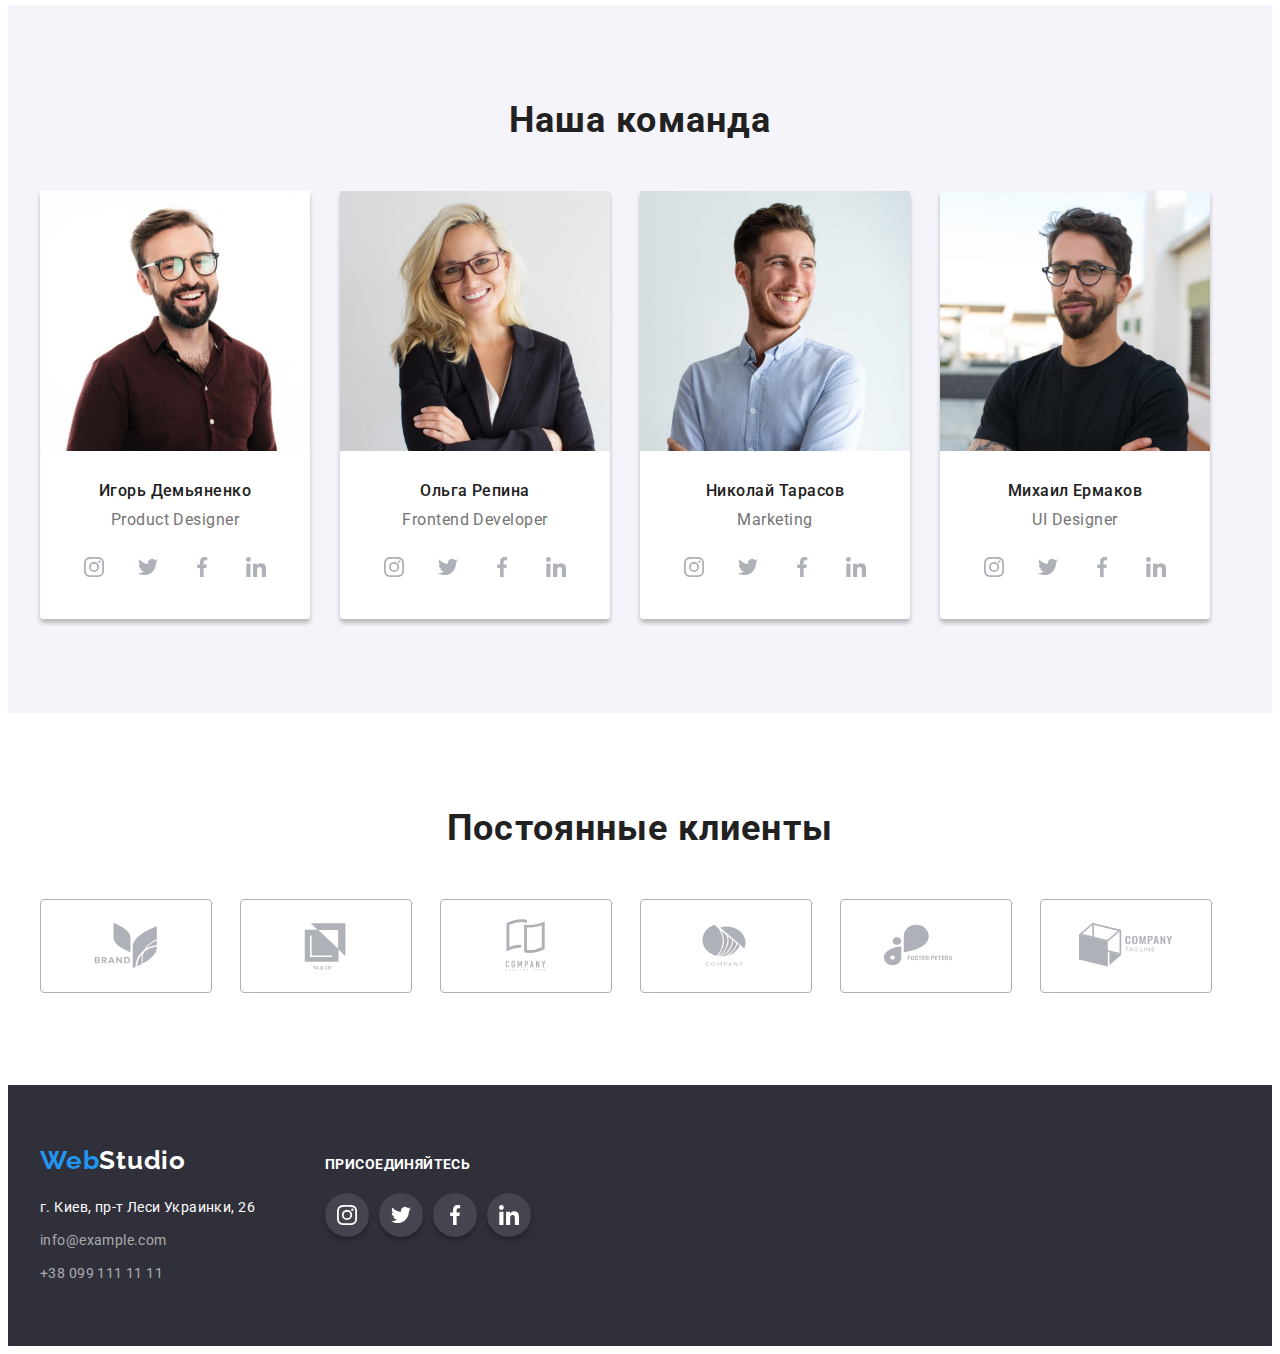
==== commit f254b2e4: "idea" ====
--- a/index.html
+++ b/index.html
@@ -41,9 +41,10 @@
         <ul class="header-contacts">
           <li class="header-item">
             <a href="mailto:info@devstudio.com" class="contact mail">
-              <svg class="mail-icon" width="16" height="10">
-                <use href="./images/sprite-add.svg#icon-envelope"></use></svg
-              >info@devstudio.com</a
+              <img
+                class="mail-icon"
+                src="./images/mail.svg"
+              />info@devstudio.com</a
             >
           </li>
           <li class="header-item">
--- a/css/styles.css
+++ b/css/styles.css
@@ -117,10 +117,13 @@
   letter-spacing: 0.02em;
   color: var(--text-color);
   text-decoration: none;
+  fill: currentColor;
 }
 
 .header-contacts {
   display: flex;
+  justify-content: center;
+  align-items: center;
   margin-left: auto;
 }
 .header-contacts .header-item + .header-item {
@@ -128,30 +131,37 @@
 }
 .contact.mail {
   display: flex;
-}
-.mail-icon {
-  height: 16px;
-  width: 12px;
-  margin-right: 10px;
-  fill: var(--icon-fill-color);
-}
+  justify-content: center;
+  align-items: center;
+  color: var(--text-color);
+}
+
 .contact.mail:hover,
 .contact.mail:focus {
   color: var(--accent-color);
 }
-.mail-icon:hover,
-.mail-icon:focus {
-  fill: var(--accent-color);
-}
-/* .mail-icon:hover .mail-icon:hover {
-  fill: #ffffff;
-} */
-
+.contact.mail:hover .mail-icon,
+.contact.mail:focus .mail-icon {
+  color: var(--accent-color);
+}
+.mail-icon {
+  height: 12px;
+  width: 16px;
+  margin-right: 10px;
+  fill: currentColor;
+}
 .contact.tel {
   display: flex;
+  justify-content: center;
+  align-items: center;
+  color: var(--text-color);
 }
 .contact.tel:hover,
 .contact.tel:focus {
+  color: var(--accent-color);
+}
+.contact.tel:hover .tel-icon,
+.contact.tel:focus .tel-icon {
   color: var(--accent-color);
 }
 .tel-icon {
@@ -160,10 +170,7 @@
   margin-right: 10px;
   fill: var(--icon-fill-color);
 }
-.tel-icon:hover,
-.tel-icon:focus {
-  fill: var(--accent-color);
-}
+
 /*-----------------PAGE1--------------*/
 /*-----------------Banner--------------*/
 
@@ -181,6 +188,7 @@
     url(../images/banner.png);
   background-repeat: no-repeat;
   background-size: cover;
+  background-position: center;
 }
 
 .banner-title {
@@ -492,7 +500,6 @@
   font-size: 14px;
   line-height: 1.71;
   letter-spacing: 0.03em;
-  padding-top: 9px;
   color: var(--footer-second-color);
   text-decoration: none;
 }
@@ -506,7 +513,6 @@
   font-size: 14px;
   line-height: 1.71;
   letter-spacing: 0.03em;
-  padding-top: 9px;
 
   color: var(--footer-second-color);
   text-decoration: none;
@@ -552,6 +558,7 @@
 .footer-soc-link:focus {
   background-color: var(--accent-color);
 }
+
 /*-----------------PAGE2--------------*/
 /*-----------------HERO--------------*/
 /*-----------------HERO FILTERS------*/
@@ -645,7 +652,8 @@
   display: block;
   text-decoration: none;
 }
-.projects-link:hover {
+.projects-link:hover,
+.projects-link:focus {
   box-shadow: 0px 1px 1px 0px rgba(0, 0, 0, 0.12),
     0px 4px 4px 0px rgba(0, 0, 0, 0.06), 1px 4px 6px 0px rgba(0, 0, 0, 0.16);
 }
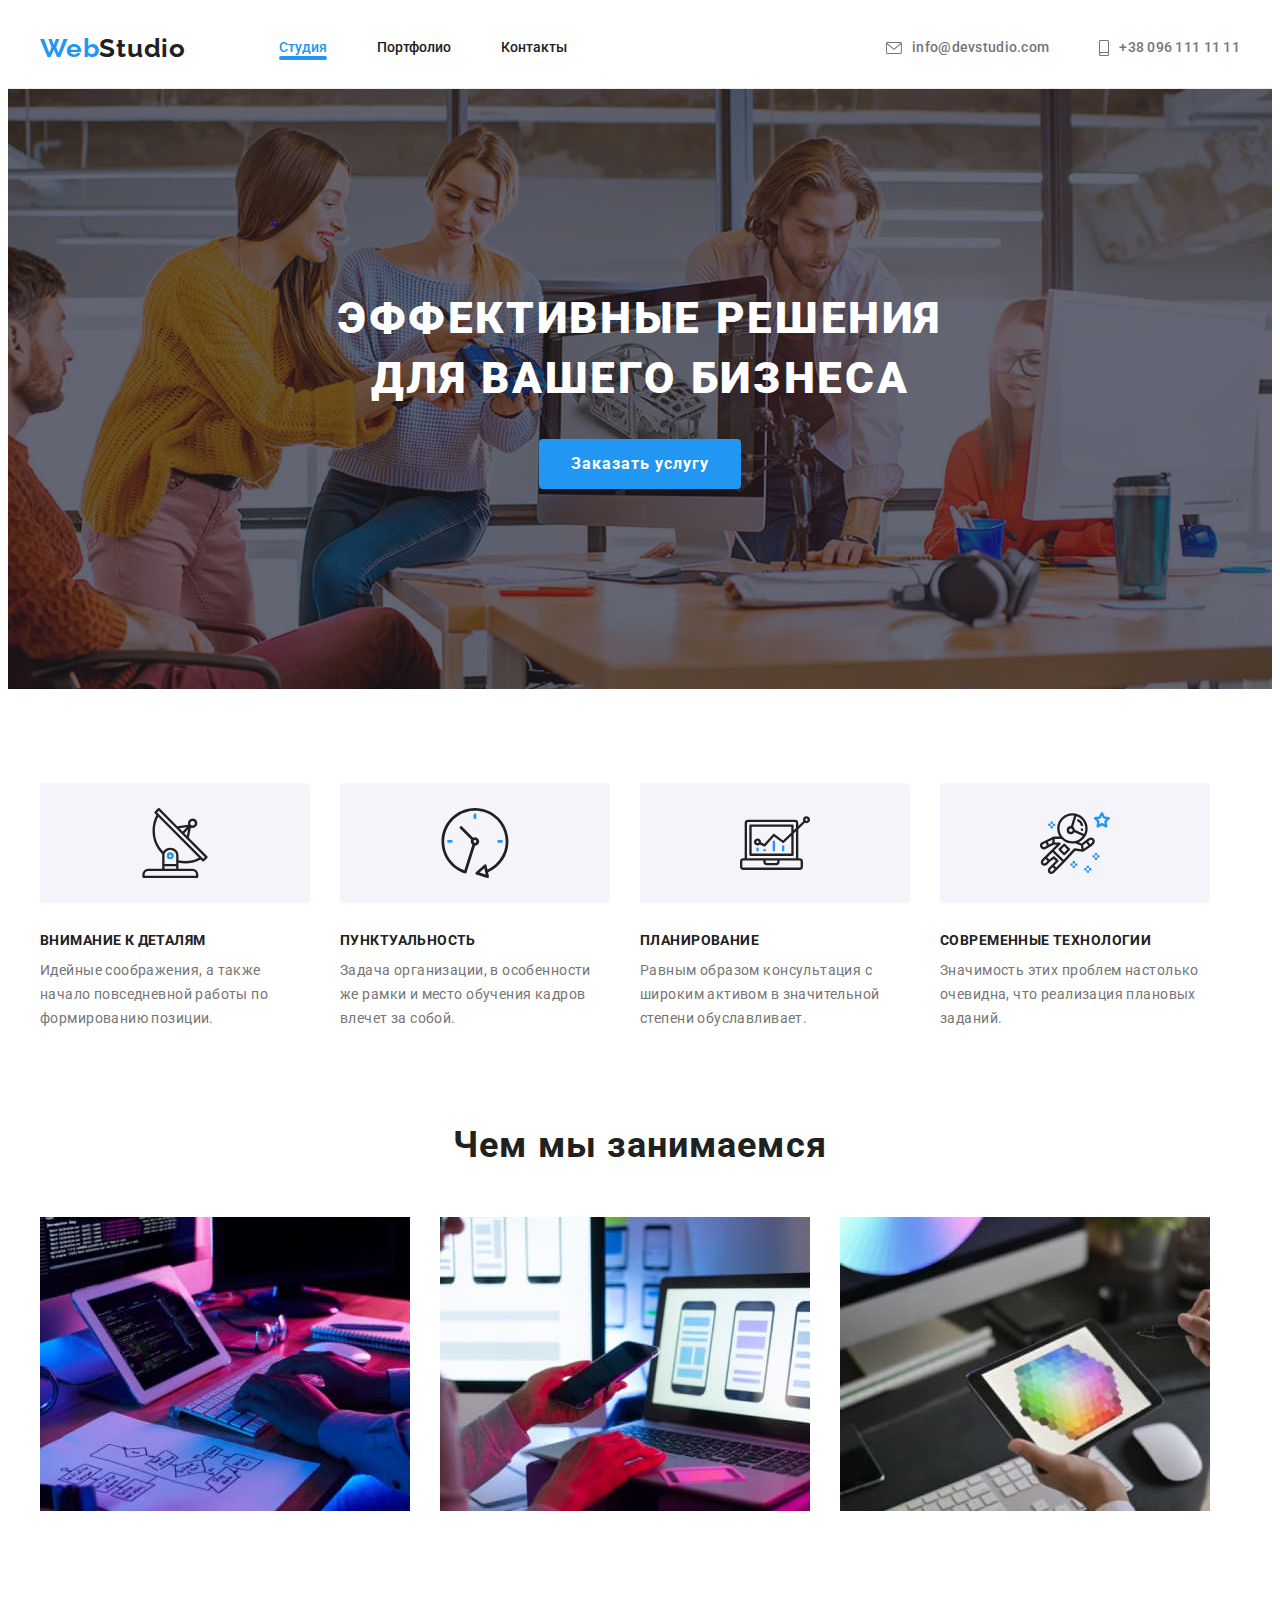
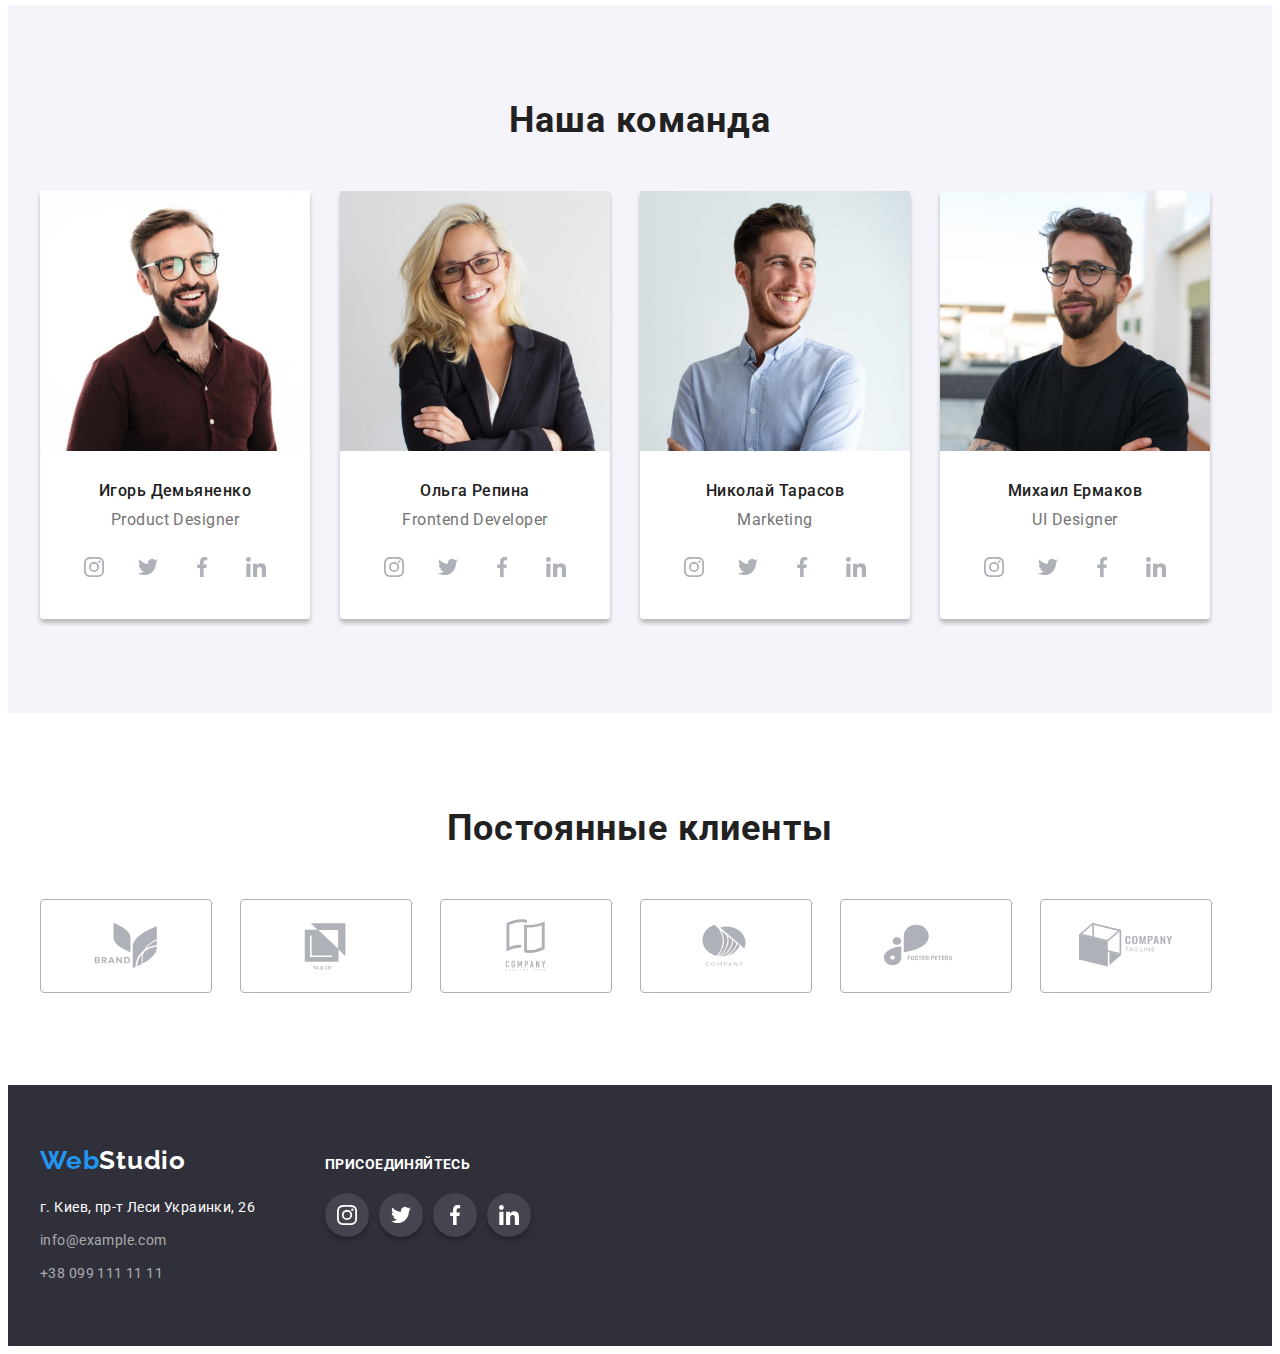
==== commit 734db292: "after change" ====
--- a/index.html
+++ b/index.html
@@ -41,10 +41,10 @@
         <ul class="header-contacts">
           <li class="header-item">
             <a href="mailto:info@devstudio.com" class="contact mail">
-              <img
-                class="mail-icon"
-                src="./images/mail.svg"
-              />info@devstudio.com</a
+              <svg class="mail-icon">
+                <use href="./images/sprite-with-mail.svg#icon-mail-icon"></use>
+              </svg>
+              info@devstudio.com</a
             >
           </li>
           <li class="header-item">
--- a/css/styles.css
+++ b/css/styles.css
@@ -99,6 +99,8 @@
   line-height: 1.14;
   padding: 32px 0px;
   color: var(--header-color);
+
+  position: relative;
 }
 .header-link {
   text-decoration: none;
@@ -110,6 +112,15 @@
 .current {
   color: var(--accent-color);
 }
+.current::after {
+  content: "";
+  position: absolute;
+  width: 100%;
+  height: 4px;
+  background-color: var(--accent-color);
+  border-radius: 2px;
+  display: block;
+}
 .contact {
   font-weight: 500;
   font-size: 14px;
@@ -140,9 +151,11 @@
 .contact.mail:focus {
   color: var(--accent-color);
 }
-.contact.mail:hover .mail-icon,
+.contact.mail:hover .mail-icon {
+  fill: var(--accent-color);
+}
 .contact.mail:focus .mail-icon {
-  color: var(--accent-color);
+  fill: var(--accent-color);
 }
 .mail-icon {
   height: 12px;
@@ -160,7 +173,9 @@
 .contact.tel:focus {
   color: var(--accent-color);
 }
-.contact.tel:hover .tel-icon,
+.contact.tel:hover .tel-icon {
+  color: var(--accent-color);
+}
 .contact.tel:focus .tel-icon {
   color: var(--accent-color);
 }
@@ -168,7 +183,7 @@
   height: 16px;
   width: 10px;
   margin-right: 10px;
-  fill: var(--icon-fill-color);
+  fill: currentColor;
 }
 
 /*-----------------PAGE1--------------*/
@@ -429,20 +444,7 @@
 .icon-link:focus {
   border-color: var(--accent-color);
 }
-/* .clients-icon-item:hover,
-.clients-icon-item:focus {
-  fill: var(--accent-color);
-}
-.icon-link:hover .clients-icon-item {
-  fill: #2196f3;
-} */
-
-/* .clients-icon-item:hover .icon-link {
-  fill: var(--accent-color);
-}
-.clients-icon-item:focus .icon-link {
-  fill: var(--accent-color);
-} */
+
 /*------------------FOOTER-------------------*/
 
 .footer {
@@ -513,7 +515,6 @@
   font-size: 14px;
   line-height: 1.71;
   letter-spacing: 0.03em;
-
   color: var(--footer-second-color);
   text-decoration: none;
 }
